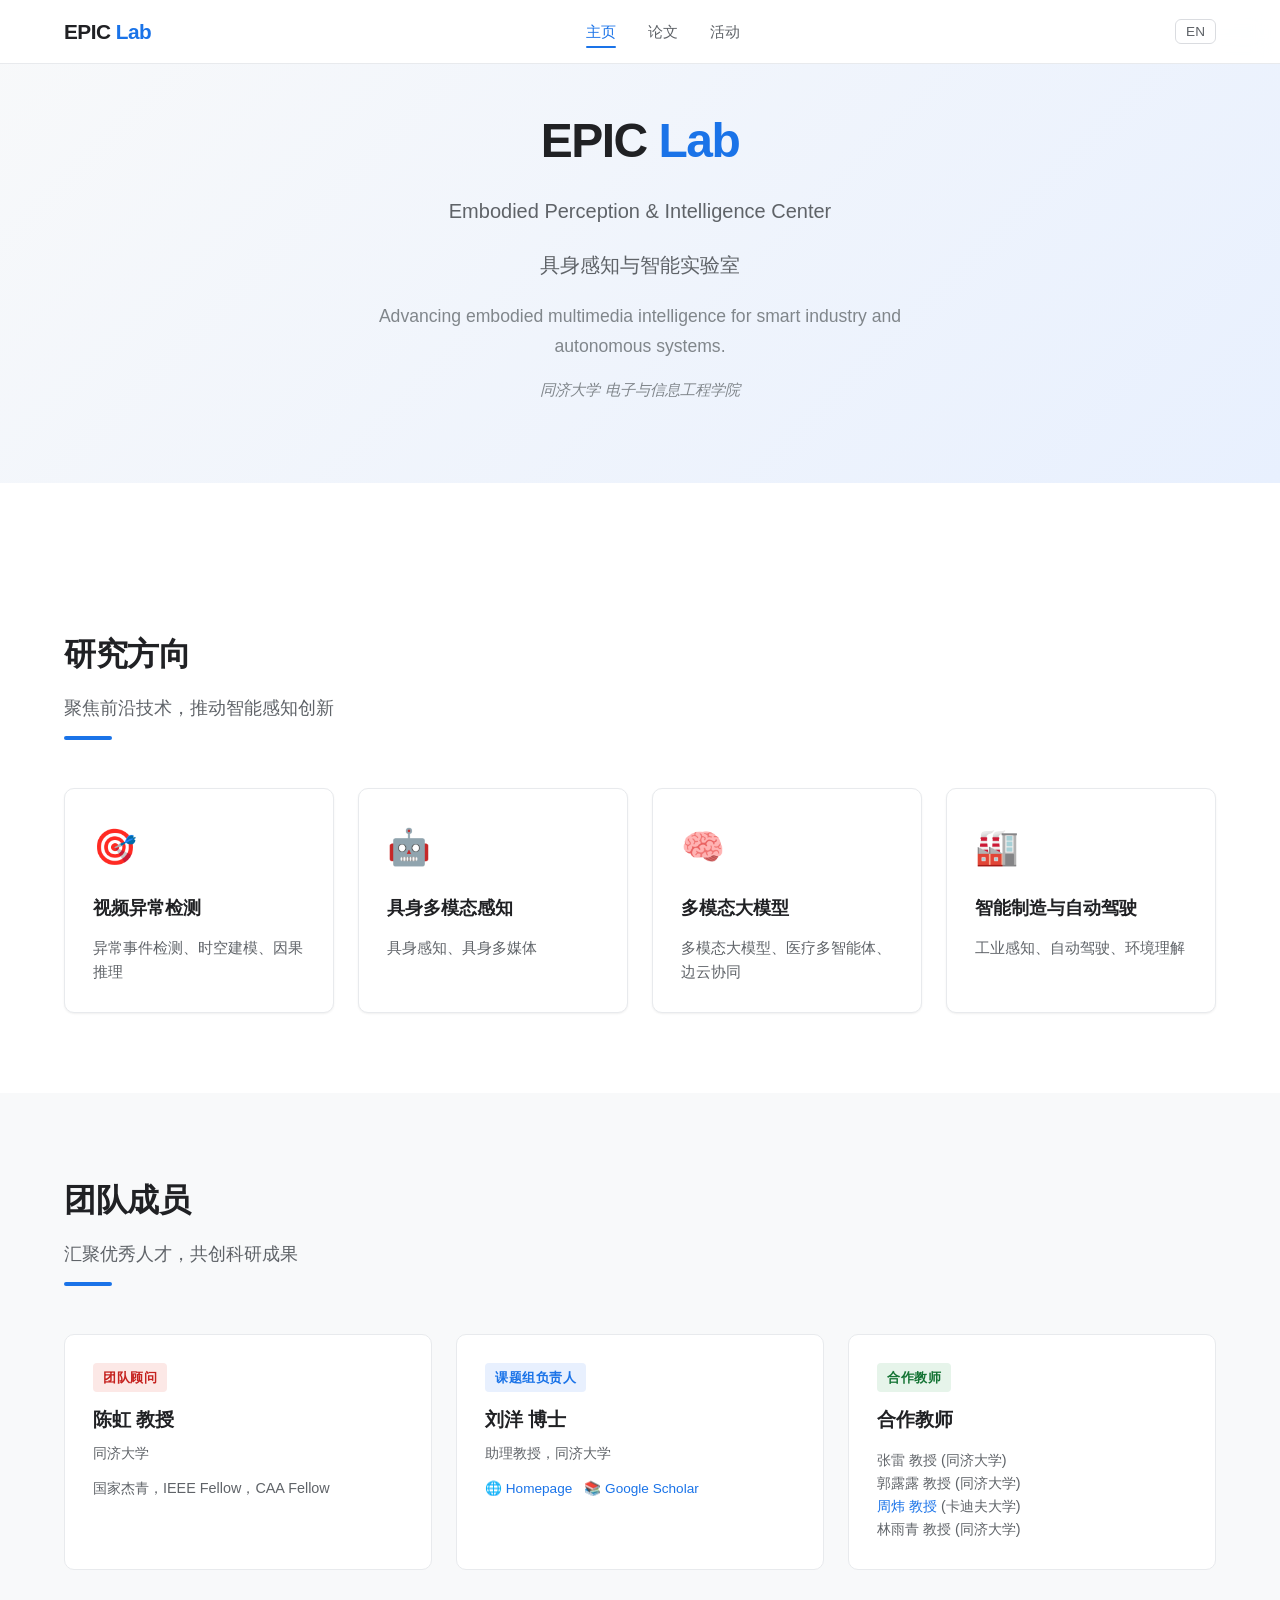
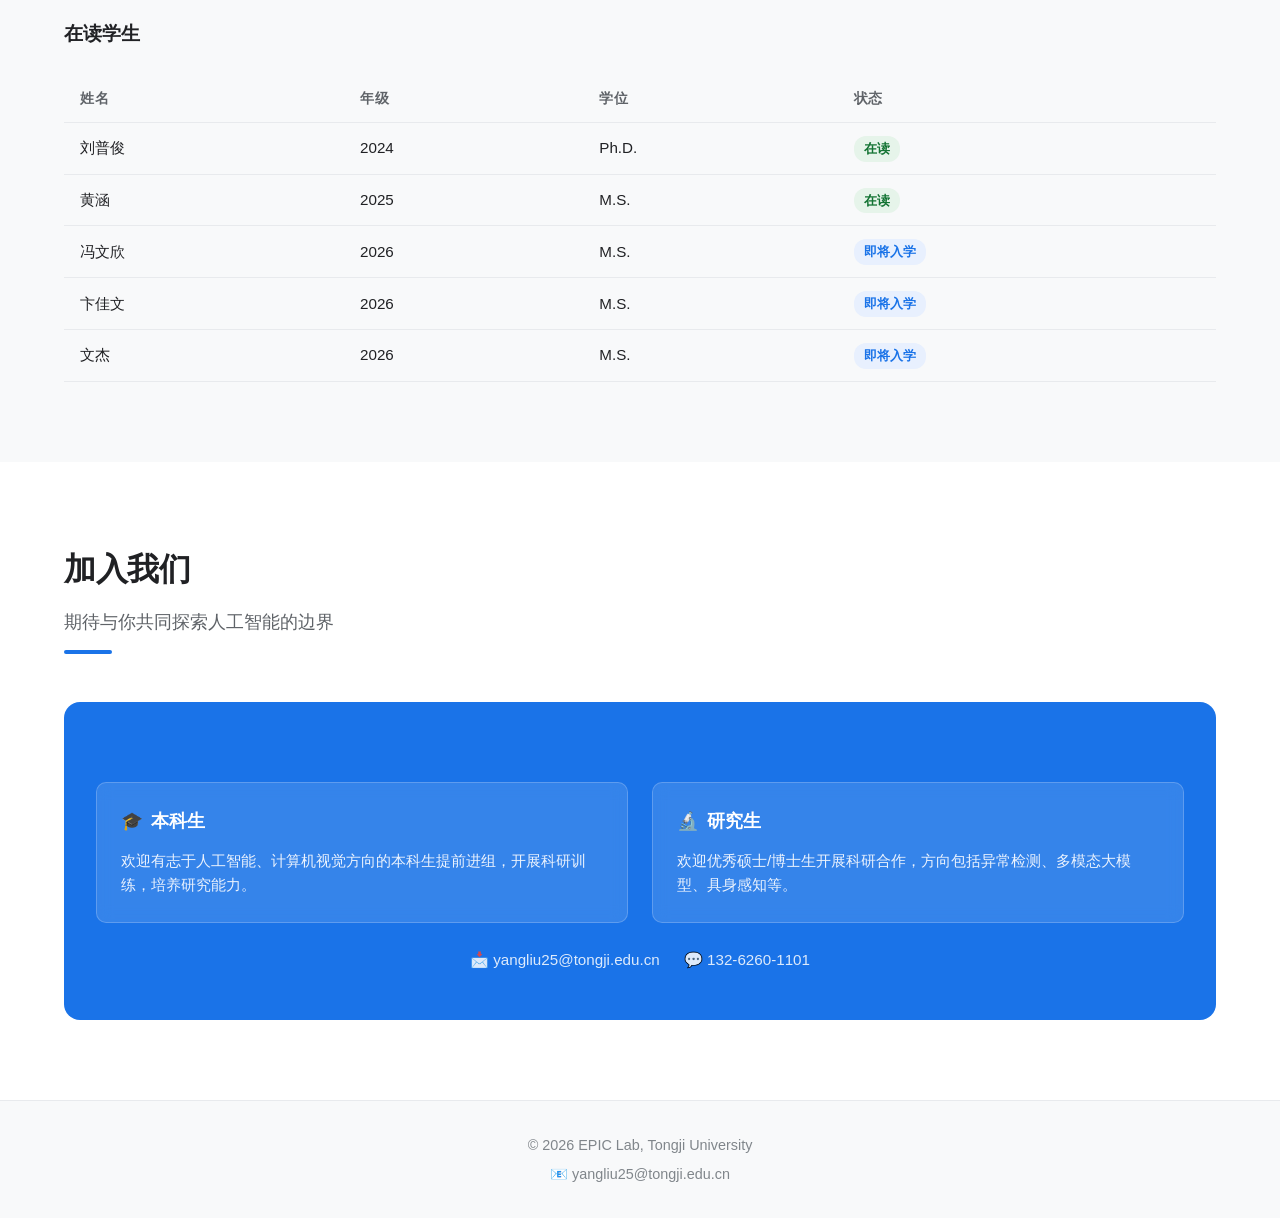
==== index.html @ 9ec8c422 "Update index.html: static bib rendering + Chinese names" ====
<!DOCTYPE html>
<html lang="zh">
<head>
  <meta charset="UTF-8">
  <meta name="viewport" content="width=device-width, initial-scale=1.0">
  <title>EPIC Lab | Tongji University</title>
  <meta name="description" content="EPIC Lab - Embodied Perception & Intelligence Center, College of Electronics and Information Engineering, Tongji University">
  <link rel="stylesheet" href="css/style.css">
  <link rel="preconnect" href="https://fonts.googleapis.com">
</head>
<body>

  <!-- ==========================================
       Navigation Bar
       ========================================== -->
  <nav class="navbar">
    <div class="navbar-container">
      <a href="index.html" class="navbar-brand">
        EPIC <span class="lab-text">Lab</span>
      </a>
      <div class="navbar-links" id="navbarLinks">
        <a href="index.html" class="nav-link active">
          <span data-lang="zh">主页</span>
          <span data-lang="en" class="hidden">Home</span>
        </a>
        <a href="publications.html" class="nav-link">
          <span data-lang="zh">论文</span>
          <span data-lang="en" class="hidden">Publications</span>
        </a>
        <a href="activities.html" class="nav-link">
          <span data-lang="zh">活动</span>
          <span data-lang="en" class="hidden">Activities</span>
        </a>
      </div>
      <div style="display:flex;align-items:center;gap:12px;">
        <button class="lang-switch" id="langSwitch" title="Switch Language">EN</button>
        <button class="mobile-menu-btn" id="mobileMenuBtn" aria-label="Menu">
          <svg width="24" height="24" viewBox="0 0 24 24" fill="none" stroke="currentColor" stroke-width="2">
            <line x1="3" y1="12" x2="21" y2="12"/><line x1="3" y1="6" x2="21" y2="6"/><line x1="3" y1="18" x2="21" y2="18"/>
          </svg>
        </button>
      </div>
    </div>
  </nav>

  <!-- ==========================================
       Hero Section
       ========================================== -->
  <header class="hero">
    <div class="hero-content">
      <h1 class="hero-title">EPIC <span class="lab-highlight">Lab</span></h1>
      <p class="hero-subtitle">Embodied Perception &amp; Intelligence Center</p>
      <p class="hero-subtitle zh-only" data-lang="zh">具身感知与智能实验室</p>
      <p class="hero-description">
        <span data-lang="zh">Advancing embodied multimedia intelligence for smart industry and autonomous systems.</span>
        <span data-lang="en" class="hidden">Advancing embodied multimedia intelligence for smart industry and autonomous systems.</span>
      </p>
      <p class="hero-affiliation">
        <span data-lang="zh">同济大学 电子与信息工程学院</span>
        <span data-lang="en" class="hidden">College of Electronics and Information Engineering, Tongji University</span>
      </p>
    </div>
  </header>

  <main class="main-content">

    <!-- ==========================================
         Research Areas
         ========================================== -->
    <section class="section" id="research">
      <div class="section-header">
        <h2 class="section-title">
          <span data-lang="zh">研究方向</span>
          <span data-lang="en" class="hidden">Research Areas</span>
        </h2>
        <p class="section-subtitle">
          <span data-lang="zh">聚焦前沿技术，推动智能感知创新</span>
          <span data-lang="en" class="hidden">Focusing on cutting-edge technologies and intelligent perception innovation</span>
        </p>
        <div class="section-divider"></div>
      </div>
      <div class="card-grid">
        <div class="card">
          <div class="card-icon">🎯</div>
          <h3 class="card-title">
            <span data-lang="zh">视频异常检测</span>
            <span data-lang="en" class="hidden">Video Anomaly Detection</span>
          </h3>
          <p class="card-text">
            <span data-lang="zh">异常事件检测、时空建模、因果推理</span>
            <span data-lang="en" class="hidden">Anomalous event detection, spatio-temporal modeling, causal reasoning</span>
          </p>
        </div>
        <div class="card">
          <div class="card-icon">🤖</div>
          <h3 class="card-title">
            <span data-lang="zh">具身多模态感知</span>
            <span data-lang="en" class="hidden">Embodied Multimodal Perception</span>
          </h3>
          <p class="card-text">
            <span data-lang="zh">具身感知、具身多媒体</span>
            <span data-lang="en" class="hidden">Embodied perception, embodied multimedia</span>
          </p>
        </div>
        <div class="card">
          <div class="card-icon">🧠</div>
          <h3 class="card-title">
            <span data-lang="zh">多模态大模型</span>
            <span data-lang="en" class="hidden">Multimodal Large Models</span>
          </h3>
          <p class="card-text">
            <span data-lang="zh">多模态大模型、医疗多智能体、边云协同</span>
            <span data-lang="en" class="hidden">Multimodal LLMs, medical multi-agents, edge-cloud collaboration</span>
          </p>
        </div>
        <div class="card">
          <div class="card-icon">🏭</div>
          <h3 class="card-title">
            <span data-lang="zh">智能制造与自动驾驶</span>
            <span data-lang="en" class="hidden">Smart Industry &amp; Autonomous Driving</span>
          </h3>
          <p class="card-text">
            <span data-lang="zh">工业感知、自动驾驶、环境理解</span>
            <span data-lang="en" class="hidden">Industrial perception, autonomous driving, scene understanding</span>
          </p>
        </div>
      </div>
    </section>

    <!-- ==========================================
         Team Section
         ========================================== -->
    <section id="team" style="background:var(--bg-light);">
      <div class="section">
        <div class="section-header">
          <h2 class="section-title">
            <span data-lang="zh">团队成员</span>
            <span data-lang="en" class="hidden">Team</span>
          </h2>
          <p class="section-subtitle">
            <span data-lang="zh">汇聚优秀人才，共创科研成果</span>
            <span data-lang="en" class="hidden">Talented researchers working together</span>
          </p>
          <div class="section-divider"></div>
        </div>

        <div class="team-grid">
          <!-- Team Leader -->
          <div class="team-card">
            <span class="team-role leader">
              <span data-lang="zh">团队顾问</span>
              <span data-lang="en" class="hidden">Advisor</span>
            </span>
            <h3 class="team-name">
              <span data-lang="zh">陈虹 教授</span>
              <span data-lang="en" class="hidden">Prof. Hong Chen</span>
            </h3>
            <p class="team-affiliation">
              <span data-lang="zh">同济大学</span>
              <span data-lang="en" class="hidden">Tongji University</span>
            </p>
            <p class="team-bio">
              <span data-lang="zh">国家杰青，IEEE Fellow，CAA Fellow</span>
              <span data-lang="en" class="hidden">National Science Fund for Distinguished Young Scholars, IEEE Fellow, CAA Fellow</span>
            </p>
          </div>

          <!-- PI -->
          <div class="team-card">
            <span class="team-role pi">
              <span data-lang="zh">课题组负责人</span>
              <span data-lang="en" class="hidden">Principal Investigator</span>
            </span>
            <h3 class="team-name">
              <span data-lang="zh">刘洋 博士</span>
              <span data-lang="en" class="hidden">Dr. Yang Liu</span>
            </h3>
            <p class="team-affiliation">
              <span data-lang="zh">助理教授，同济大学</span>
              <span data-lang="en" class="hidden">Assistant Professor, Tongji University</span>
            </p>
            <div class="team-links">
              <a class="team-link" href="https://yangliu.site/" target="_blank" rel="noopener">🌐 Homepage</a>
              <a class="team-link" href="https://scholar.google.com/citations?user=kA7yH9QAAAAJ" target="_blank" rel="noopener">📚 Google Scholar</a>
            </div>
          </div>

          <!-- Collaborators -->
          <div class="team-card">
            <span class="team-role collaborator">
              <span data-lang="zh">合作教师</span>
              <span data-lang="en" class="hidden">Collaborators</span>
            </span>
            <h3 class="team-name" style="margin-bottom:12px;">
              <span data-lang="zh">合作教师</span>
              <span data-lang="en" class="hidden">Collaborators</span>
            </h3>
            <p class="team-bio">
              <span data-lang="zh">
                张雷 教授 (同济大学)<br>
                郭露露 教授 (同济大学)<br>
                <a href="https://weizhou-geek.github.io/" target="_blank" rel="noopener">周炜 教授</a> (卡迪夫大学)<br>
                林雨青 教授 (同济大学)
              </span>
              <span data-lang="en" class="hidden">
                Prof. Lei Zhang (Tongji University)<br>
                Prof. Lulu Guo (Tongji University)<br>
                <a href="https://weizhou-geek.github.io/" target="_blank" rel="noopener">Prof. Wei Zhou</a> (Cardiff University)<br>
                Prof. Yuqing Lin (Tongji University)
              </span>
            </p>
          </div>
        </div>

        <!-- Students Table -->
        <div style="margin-top:48px;">
          <h3 style="font-size:1.2rem;font-weight:700;margin-bottom:16px;">
            <span data-lang="zh">在读学生</span>
            <span data-lang="en" class="hidden">Students</span>
          </h3>
          <div class="students-table-wrapper">
            <table class="students-table">
              <thead>
                <tr data-lang="zh">
                  <th>姓名</th>
                  <th>年级</th>
                  <th>学位</th>
                  <th>状态</th>
                </tr>
                <tr data-lang="en" class="hidden">
                  <th>Name</th>
                  <th>Year</th>
                  <th>Degree</th>
                  <th>Status</th>
                </tr>
              </thead>
              <tbody>
                <tr>
                  <td>
                    <span data-lang="zh">刘普俊</span>
                    <span data-lang="en" class="hidden">Pujun Liu</span>
                  </td>
                  <td>2024</td>
                  <td>Ph.D.</td>
                  <td>
                    <span class="status-badge status-active" data-lang="zh">在读</span>
                    <span class="status-badge status-active hidden" data-lang="en">Active</span>
                  </td>
                </tr>
                <tr>
                  <td>
                    <span data-lang="zh">黄涵</span>
                    <span data-lang="en" class="hidden">Han Huang</span>
                  </td>
                  <td>2025</td>
                  <td>M.S.</td>
                  <td>
                    <span class="status-badge status-active" data-lang="zh">在读</span>
                    <span class="status-badge status-active hidden" data-lang="en">Active</span>
                  </td>
                </tr>
                <tr>
                  <td>
                    <span data-lang="zh">冯文欣</span>
                    <span data-lang="en" class="hidden">Wenxin Feng</span>
                  </td>
                  <td>2026</td>
                  <td>M.S.</td>
                  <td>
                    <span class="status-badge status-upcoming" data-lang="zh">即将入学</span>
                    <span class="status-badge status-upcoming hidden" data-lang="en">Upcoming</span>
                  </td>
                </tr>
                <tr>
                  <td>
                    <span data-lang="zh">卞佳文</span>
                    <span data-lang="en" class="hidden">Jiale Bian</span>
                  </td>
                  <td>2026</td>
                  <td>M.S.</td>
                  <td>
                    <span class="status-badge status-upcoming" data-lang="zh">即将入学</span>
                    <span class="status-badge status-upcoming hidden" data-lang="en">Upcoming</span>
                  </td>
                </tr>
                <tr>
                  <td>
                    <span data-lang="zh">文杰</span>
                    <span data-lang="en" class="hidden">Jie Wen</span>
                  </td>
                  <td>2026</td>
                  <td>M.S.</td>
                  <td>
                    <span class="status-badge status-upcoming" data-lang="zh">即将入学</span>
                    <span class="status-badge status-upcoming hidden" data-lang="en">Upcoming</span>
                  </td>
                </tr>
              </tbody>
            </table>
          </div>
        </div>
      </div>
    </section>

    <!-- ==========================================
         Join Us Section
         ========================================== -->
    <section class="section" id="join">
      <div class="section-header">
        <h2 class="section-title">
          <span data-lang="zh">加入我们</span>
          <span data-lang="en" class="hidden">Join Us</span>
        </h2>
        <p class="section-subtitle">
          <span data-lang="zh">期待与你共同探索人工智能的边界</span>
          <span data-lang="en" class="hidden">Explore the frontiers of AI with us</span>
        </p>
        <div class="section-divider"></div>
      </div>
      <div class="cta-section">
        <div class="cta-grid">
          <div class="cta-card">
            <h3>🎓
              <span data-lang="zh">本科生</span>
              <span data-lang="en" class="hidden">Undergraduates</span>
            </h3>
            <p>
              <span data-lang="zh">欢迎有志于人工智能、计算机视觉方向的本科生提前进组，开展科研训练，培养研究能力。</span>
              <span data-lang="en" class="hidden">Undergraduate students interested in AI and computer vision are welcome to join early for research training.</span>
            </p>
          </div>
          <div class="cta-card">
            <h3>🔬
              <span data-lang="zh">研究生</span>
              <span data-lang="en" class="hidden">Graduate Students</span>
            </h3>
            <p>
              <span data-lang="zh">欢迎优秀硕士/博士生开展科研合作，方向包括异常检测、多模态大模型、具身感知等。</span>
              <span data-lang="en" class="hidden">Outstanding M.S./Ph.D. students are welcome to collaborate on anomaly detection, multimodal LLMs, embodied perception, etc.</span>
            </p>
          </div>
        </div>
        <div class="cta-contact">
          <span>📩 yangliu25@tongji.edu.cn</span>
          <span>💬 132-6260-1101</span>
        </div>
      </div>
    </section>

  </main>

  <!-- ==========================================
       Footer
       ========================================== -->
  <footer class="footer">
    <p>© 2026 EPIC Lab, Tongji University</p>
    <p style="margin-top:4px;">📧 yangliu25@tongji.edu.cn</p>
  </footer>

  <script src="js/main.js"></script>
</body>
</html>
---- css/style.css ----
/* ==========================================
   EPIC Lab - Global Styles
   ========================================== */

/* Reset & Base */
*, *::before, *::after {
  margin: 0;
  padding: 0;
  box-sizing: border-box;
}

:root {
  --primary-blue: #1a73e8;
  --primary-blue-dark: #1557b0;
  --primary-blue-light: #e8f0fe;
  --text-primary: #202124;
  --text-secondary: #5f6368;
  --text-muted: #80868b;
  --bg-white: #ffffff;
  --bg-light: #f8f9fa;
  --bg-card: #ffffff;
  --border-color: #dadce0;
  --border-light: #e8eaed;
  --shadow-sm: 0 1px 2px 0 rgba(60, 64, 67, 0.08);
  --shadow-md: 0 2px 6px 2px rgba(60, 64, 67, 0.12);
  --shadow-lg: 0 4px 12px 4px rgba(60, 64, 67, 0.15);
  --radius-sm: 6px;
  --radius-md: 10px;
  --radius-lg: 16px;
  --transition: all 0.3s cubic-bezier(0.4, 0, 0.2, 1);
  --max-width: 1200px;
  --nav-height: 64px;
}

html {
  scroll-behavior: smooth;
  -webkit-font-smoothing: antialiased;
  -moz-osx-font-smoothing: grayscale;
}

body {
  font-family: -apple-system, BlinkMacSystemFont, 'Segoe UI', 'PingFang SC', 'Hiragino Sans GB', 'Microsoft YaHei', 'Helvetica Neue', Helvetica, Arial, sans-serif;
  font-size: 16px;
  line-height: 1.7;
  color: var(--text-primary);
  background-color: var(--bg-white);
}

a {
  color: var(--primary-blue);
  text-decoration: none;
  transition: var(--transition);
}

a:hover {
  color: var(--primary-blue-dark);
  text-decoration: underline;
}

/* ==========================================
   Navigation Bar
   ========================================== */
.navbar {
  position: fixed;
  top: 0;
  left: 0;
  right: 0;
  height: var(--nav-height);
  background: rgba(255, 255, 255, 0.96);
  backdrop-filter: saturate(180%) blur(12px);
  -webkit-backdrop-filter: saturate(180%) blur(12px);
  border-bottom: 1px solid var(--border-light);
  z-index: 1000;
  transition: var(--transition);
}

.navbar-container {
  max-width: var(--max-width);
  margin: 0 auto;
  padding: 0 24px;
  height: 100%;
  display: flex;
  align-items: center;
  justify-content: space-between;
}

.navbar-brand {
  font-size: 1.3rem;
  font-weight: 700;
  color: var(--text-primary);
  letter-spacing: -0.5px;
}

.navbar-brand:hover {
  text-decoration: none;
  color: var(--primary-blue);
}

.navbar-brand .lab-text {
  color: var(--primary-blue);
  font-weight: 800;
}

.navbar-links {
  display: flex;
  align-items: center;
  gap: 32px;
}

.nav-link {
  font-size: 0.95rem;
  font-weight: 500;
  color: var(--text-secondary);
  position: relative;
  padding: 4px 0;
}

.nav-link::after {
  content: '';
  position: absolute;
  bottom: 0;
  left: 0;
  width: 0;
  height: 2px;
  background: var(--primary-blue);
  transition: var(--transition);
  border-radius: 1px;
}

.nav-link:hover,
.nav-link.active {
  color: var(--primary-blue);
  text-decoration: none;
}

.nav-link:hover::after,
.nav-link.active::after {
  width: 100%;
}

.lang-switch {
  display: flex;
  align-items: center;
  gap: 6px;
  font-size: 0.85rem;
  font-weight: 500;
  color: var(--text-secondary);
  cursor: pointer;
  padding: 4px 10px;
  border-radius: var(--radius-sm);
  border: 1px solid var(--border-color);
  background: transparent;
  transition: var(--transition);
}

.lang-switch:hover {
  border-color: var(--primary-blue);
  color: var(--primary-blue);
}

.mobile-menu-btn {
  display: none;
  background: none;
  border: none;
  cursor: pointer;
  padding: 8px;
  color: var(--text-secondary);
}

/* ==========================================
   Main Content Layout
   ========================================== */
.main-content {
  padding-top: var(--nav-height);
  min-height: 100vh;
}

.section {
  padding: 80px 24px;
  max-width: var(--max-width);
  margin: 0 auto;
}

.section-header {
  margin-bottom: 48px;
}

.section-title {
  font-size: 2rem;
  font-weight: 700;
  color: var(--text-primary);
  margin-bottom: 12px;
  letter-spacing: -0.5px;
}

.section-subtitle {
  font-size: 1.1rem;
  color: var(--text-secondary);
}

.section-divider {
  width: 48px;
  height: 4px;
  background: var(--primary-blue);
  border-radius: 2px;
  margin-top: 12px;
}

/* ==========================================
   Hero Section
   ========================================== */
.hero {
  background: linear-gradient(135deg, #f8f9fa 0%, #e8f0fe 100%);
  padding: 100px 24px 80px;
  text-align: center;
}

.hero-content {
  max-width: 800px;
  margin: 0 auto;
}

.hero-title {
  font-size: 3rem;
  font-weight: 800;
  color: var(--text-primary);
  letter-spacing: -1.5px;
  margin-bottom: 12px;
}

.hero-title .lab-highlight {
  color: var(--primary-blue);
}

.hero-subtitle {
  font-size: 1.25rem;
  font-weight: 500;
  color: var(--text-secondary);
  margin-bottom: 20px;
}

.hero-description {
  font-size: 1.1rem;
  color: var(--text-muted);
  margin-bottom: 16px;
  max-width: 600px;
  margin-left: auto;
  margin-right: auto;
}

.hero-affiliation {
  font-size: 0.95rem;
  color: var(--text-muted);
  font-style: italic;
}

/* ==========================================
   Cards
   ========================================== */
.card-grid {
  display: grid;
  grid-template-columns: repeat(auto-fit, minmax(260px, 1fr));
  gap: 24px;
}

.card {
  background: var(--bg-card);
  border: 1px solid var(--border-light);
  border-radius: var(--radius-md);
  padding: 28px;
  transition: var(--transition);
  box-shadow: var(--shadow-sm);
}

.card:hover {
  box-shadow: var(--shadow-lg);
  transform: translateY(-4px);
  border-color: var(--primary-blue-light);
}

.card-icon {
  font-size: 2.2rem;
  margin-bottom: 16px;
}

.card-title {
  font-size: 1.15rem;
  font-weight: 700;
  color: var(--text-primary);
  margin-bottom: 12px;
}

.card-text {
  font-size: 0.95rem;
  color: var(--text-secondary);
  line-height: 1.6;
}

/* ==========================================
   Team Section
   ========================================== */
.team-grid {
  display: grid;
  grid-template-columns: repeat(auto-fit, minmax(280px, 1fr));
  gap: 24px;
}

.team-card {
  background: var(--bg-card);
  border: 1px solid var(--border-light);
  border-radius: var(--radius-md);
  padding: 28px;
  transition: var(--transition);
}

.team-card:hover {
  box-shadow: var(--shadow-md);
  border-color: var(--primary-blue-light);
}

.team-role {
  display: inline-block;
  font-size: 0.8rem;
  font-weight: 600;
  text-transform: uppercase;
  letter-spacing: 0.5px;
  padding: 4px 10px;
  border-radius: 4px;
  margin-bottom: 12px;
}

.team-role.leader {
  background: #fce8e6;
  color: #c5221f;
}

.team-role.pi {
  background: var(--primary-blue-light);
  color: var(--primary-blue);
}

.team-role.collaborator {
  background: #e6f4ea;
  color: #137333;
}

.team-role.student {
  background: #fef3e8;
  color: #b06000;
}

.team-name {
  font-size: 1.2rem;
  font-weight: 700;
  color: var(--text-primary);
  margin-bottom: 4px;
}

.team-affiliation {
  font-size: 0.9rem;
  color: var(--text-secondary);
  margin-bottom: 12px;
}

.team-links {
  display: flex;
  flex-wrap: wrap;
  gap: 12px;
}

.team-link {
  font-size: 0.85rem;
  font-weight: 500;
  color: var(--primary-blue);
  display: inline-flex;
  align-items: center;
  gap: 4px;
}

.team-link:hover {
  text-decoration: underline;
}

.team-bio {
  font-size: 0.9rem;
  color: var(--text-secondary);
  margin-top: 8px;
  line-height: 1.6;
}

/* Students Table */
.students-table-wrapper {
  overflow-x: auto;
  margin-top: 24px;
}

.students-table {
  width: 100%;
  border-collapse: collapse;
  font-size: 0.95rem;
}

.students-table th,
.students-table td {
  padding: 12px 16px;
  text-align: left;
  border-bottom: 1px solid var(--border-light);
}

.students-table th {
  font-weight: 600;
  color: var(--text-secondary);
  background: var(--bg-light);
  font-size: 0.85rem;
  text-transform: uppercase;
  letter-spacing: 0.5px;
}

.students-table tbody tr:hover {
  background: var(--bg-light);
}

.status-badge {
  display: inline-block;
  padding: 2px 10px;
  border-radius: 12px;
  font-size: 0.8rem;
  font-weight: 600;
}

.status-active {
  background: #e6f4ea;
  color: #137333;
}

.status-upcoming {
  background: #e8f0fe;
  color: var(--primary-blue);
}

/* ==========================================
   Join Us / CTA Section
   ========================================== */
.cta-section {
  background: var(--primary-blue);
  border-radius: var(--radius-lg);
  padding: 48px 32px;
  color: white;
  text-align: center;
}

.cta-section .section-title {
  color: white;
}

.cta-section .section-subtitle {
  color: rgba(255, 255, 255, 0.85);
}

.cta-grid {
  display: grid;
  grid-template-columns: repeat(auto-fit, minmax(260px, 1fr));
  gap: 24px;
  margin-top: 32px;
  text-align: left;
}

.cta-card {
  background: rgba(255, 255, 255, 0.12);
  backdrop-filter: blur(8px);
  border: 1px solid rgba(255, 255, 255, 0.2);
  border-radius: var(--radius-md);
  padding: 24px;
  transition: var(--transition);
}

.cta-card:hover {
  background: rgba(255, 255, 255, 0.2);
  transform: translateY(-2px);
}

.cta-card h3 {
  font-size: 1.1rem;
  font-weight: 700;
  margin-bottom: 12px;
  display: flex;
  align-items: center;
  gap: 8px;
}

.cta-card p {
  font-size: 0.95rem;
  color: rgba(255, 255, 255, 0.9);
  line-height: 1.6;
}

.cta-contact {
  margin-top: 24px;
  font-size: 0.95rem;
  color: rgba(255, 255, 255, 0.85);
  display: flex;
  justify-content: center;
  gap: 24px;
  flex-wrap: wrap;
}

.cta-contact a {
  color: white;
  font-weight: 500;
}

/* ==========================================
   Footer
   ========================================== */
.footer {
  background: var(--bg-light);
  border-top: 1px solid var(--border-light);
  padding: 32px 24px;
  text-align: center;
  color: var(--text-muted);
  font-size: 0.9rem;
}

.footer a {
  color: var(--text-secondary);
}

/* ==========================================
   Publications Page
   ========================================== */
.pub-filters {
  display: flex;
  gap: 12px;
  margin-bottom: 32px;
  flex-wrap: wrap;
}

.filter-btn {
  padding: 8px 18px;
  border: 1px solid var(--border-color);
  background: white;
  border-radius: var(--radius-sm);
  font-size: 0.9rem;
  font-weight: 500;
  color: var(--text-secondary);
  cursor: pointer;
  transition: var(--transition);
}

.filter-btn:hover {
  border-color: var(--primary-blue);
  color: var(--primary-blue);
}

.filter-btn.active {
  background: var(--primary-blue);
  color: white;
  border-color: var(--primary-blue);
}

.pub-list {
  display: flex;
  flex-direction: column;
  gap: 20px;
}

.pub-year-group {
  margin-bottom: 32px;
}

.pub-year-title {
  font-size: 1.5rem;
  font-weight: 700;
  color: var(--text-primary);
  margin-bottom: 20px;
  padding-bottom: 8px;
  border-bottom: 2px solid var(--primary-blue-light);
}

.pub-item {
  background: var(--bg-card);
  border: 1px solid var(--border-light);
  border-radius: var(--radius-md);
  padding: 24px;
  transition: var(--transition);
}

.pub-item:hover {
  box-shadow: var(--shadow-md);
  border-color: var(--primary-blue-light);
}

.pub-text {
  font-size: 0.95rem;
  color: var(--text-primary);
  line-height: 1.7;
  margin-bottom: 12px;
}

.pub-text .author-bold {
  font-weight: 700;
  color: var(--text-primary);
}

.pub-tags {
  display: flex;
  flex-wrap: wrap;
  gap: 8px;
}

.pub-tag {
  font-size: 0.78rem;
  font-weight: 600;
  padding: 3px 10px;
  border-radius: 4px;
  background: var(--primary-blue-light);
  color: var(--primary-blue);
}

.pub-tag.highlight {
  background: #fce8e6;
  color: #c5221f;
}

.pub-tag.ccf {
  background: #e6f4ea;
  color: #137333;
}

.pub-tag.esi {
  background: #fef3e8;
  color: #b06000;
}

/* ==========================================
   Activities Page
   ========================================== */
.activity-group {
  margin-bottom: 48px;
}

.activity-group-title {
  font-size: 1.4rem;
  font-weight: 700;
  color: var(--text-primary);
  margin-bottom: 20px;
  display: flex;
  align-items: center;
  gap: 10px;
}

.activity-group-title .icon {
  font-size: 1.5rem;
}

.activity-list {
  display: flex;
  flex-direction: column;
  gap: 16px;
}

.activity-item {
  background: var(--bg-card);
  border: 1px solid var(--border-light);
  border-radius: var(--radius-md);
  padding: 20px 24px;
  transition: var(--transition);
  display: flex;
  align-items: flex-start;
  gap: 14px;
}

.activity-item:hover {
  box-shadow: var(--shadow-md);
  border-color: var(--primary-blue-light);
}

.activity-icon {
  font-size: 1.3rem;
  flex-shrink: 0;
  margin-top: 2px;
}

.activity-content {
  flex: 1;
}

.activity-title {
  font-size: 1.05rem;
  font-weight: 600;
  color: var(--text-primary);
  margin-bottom: 6px;
}

.activity-detail {
  font-size: 0.9rem;
  color: var(--text-secondary);
  line-height: 1.6;
}

.activity-role {
  font-size: 0.85rem;
  font-weight: 600;
  color: var(--primary-blue);
  margin-top: 6px;
}

/* ==========================================
   Responsive Design
   ========================================== */
@media (max-width: 768px) {
  :root {
    --nav-height: 56px;
  }

  .navbar-links {
    display: none;
  }

  .navbar-links.mobile-open {
    display: flex;
    flex-direction: column;
    position: absolute;
    top: var(--nav-height);
    left: 0;
    right: 0;
    background: rgba(255, 255, 255, 0.98);
    backdrop-filter: blur(12px);
    border-bottom: 1px solid var(--border-light);
    padding: 16px 24px;
    gap: 0;
    box-shadow: var(--shadow-lg);
  }

  .navbar-links.mobile-open .nav-link {
    padding: 12px 0;
    border-bottom: 1px solid var(--border-light);
  }

  .navbar-links.mobile-open .nav-link:last-child {
    border-bottom: none;
  }

  .mobile-menu-btn {
    display: block;
  }

  .hero {
    padding: 80px 20px 60px;
  }

  .hero-title {
    font-size: 2.2rem;
  }

  .hero-subtitle {
    font-size: 1.05rem;
  }

  .section {
    padding: 48px 20px;
  }

  .section-title {
    font-size: 1.6rem;
  }

  .card-grid {
    grid-template-columns: 1fr;
  }

  .team-grid {
    grid-template-columns: 1fr;
  }

  .cta-grid {
    grid-template-columns: 1fr;
  }

  .cta-contact {
    flex-direction: column;
    gap: 8px;
  }

  .pub-filters {
    justify-content: center;
  }

  .students-table-wrapper {
    margin: 0 -20px;
    padding: 0 20px;
  }
}

@media (max-width: 480px) {
  .hero-title {
    font-size: 1.8rem;
  }

  .section-title {
    font-size: 1.4rem;
  }

  .activity-item {
    padding: 16px;
  }
}

/* ==========================================
   Language-specific utilities
   ========================================== */
[lang="zh"] .en-only {
  display: none !important;
}

[lang="en"] .zh-only {
  display: none !important;
}

/* Smooth fade for lang switch */
.lang-content {
  transition: opacity 0.2s ease;
}

/* Hidden by default for JS toggle */
.hidden {
  display: none !important;
}
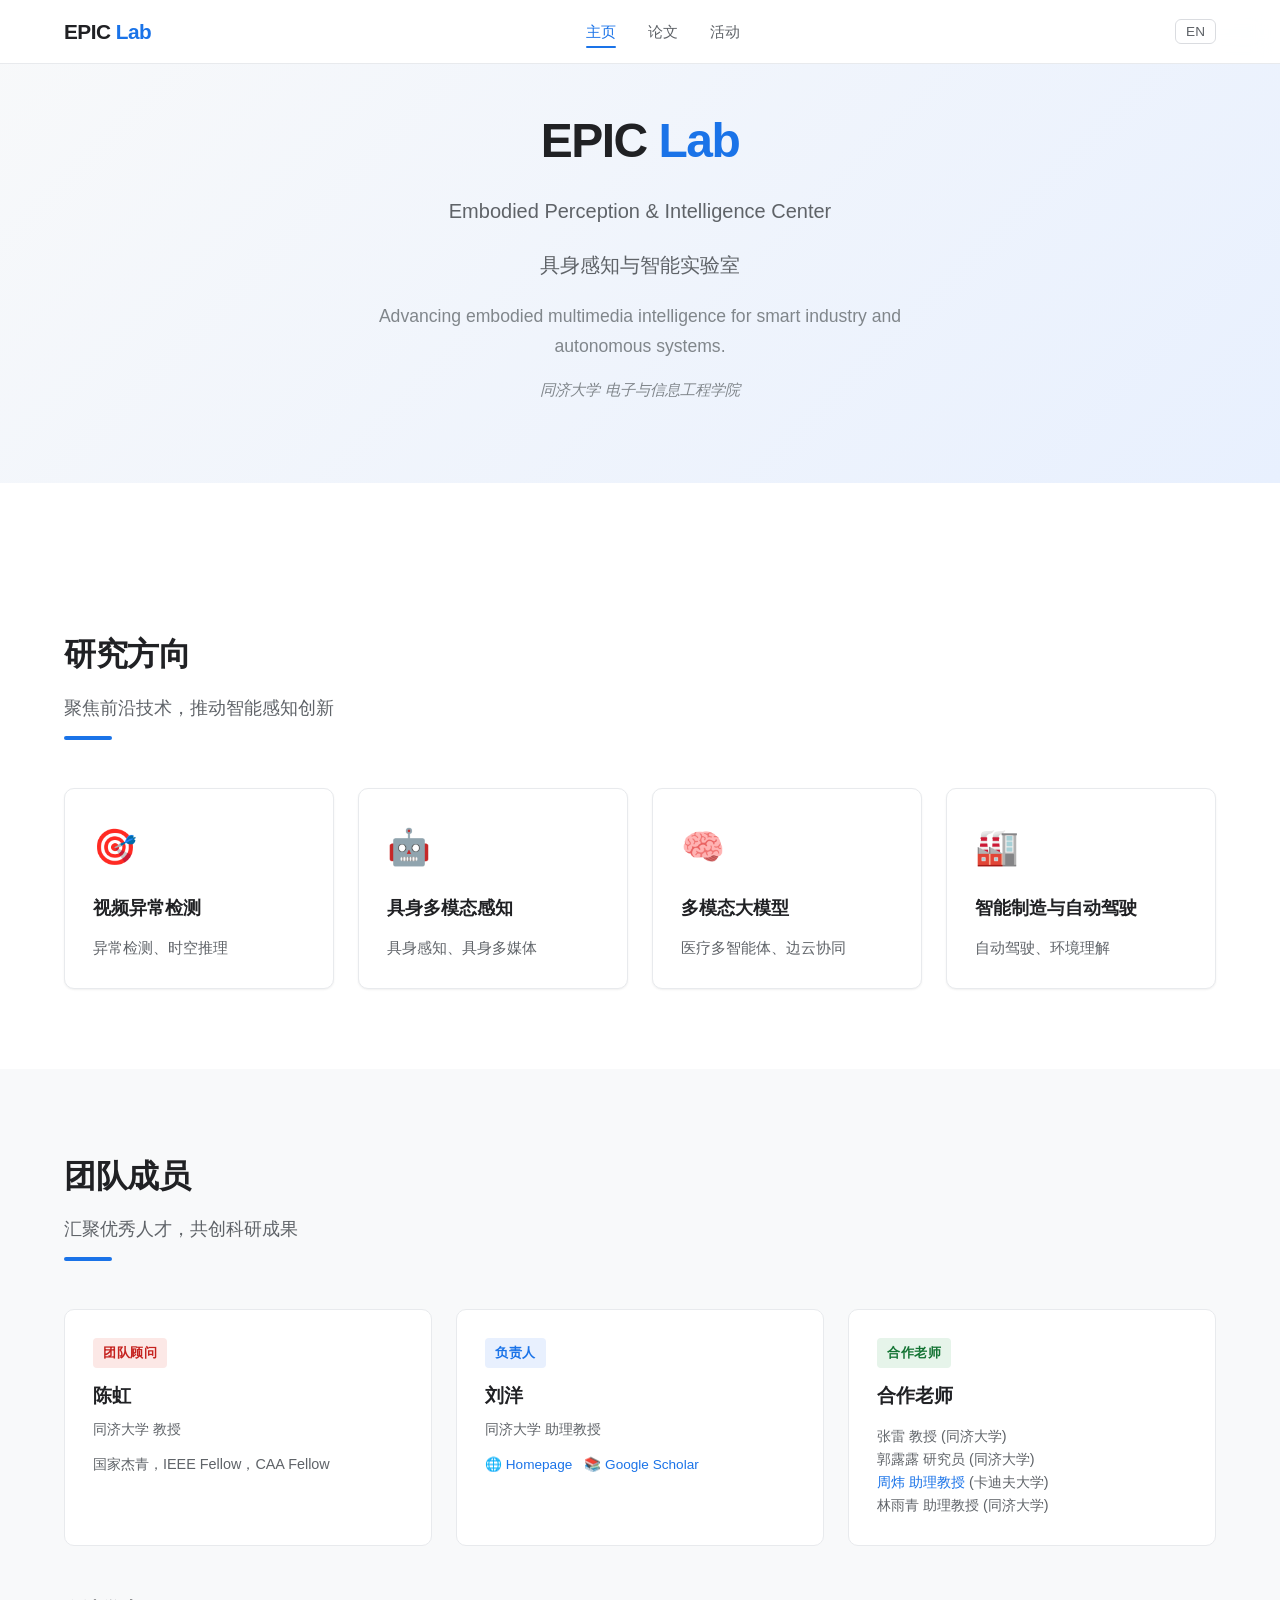
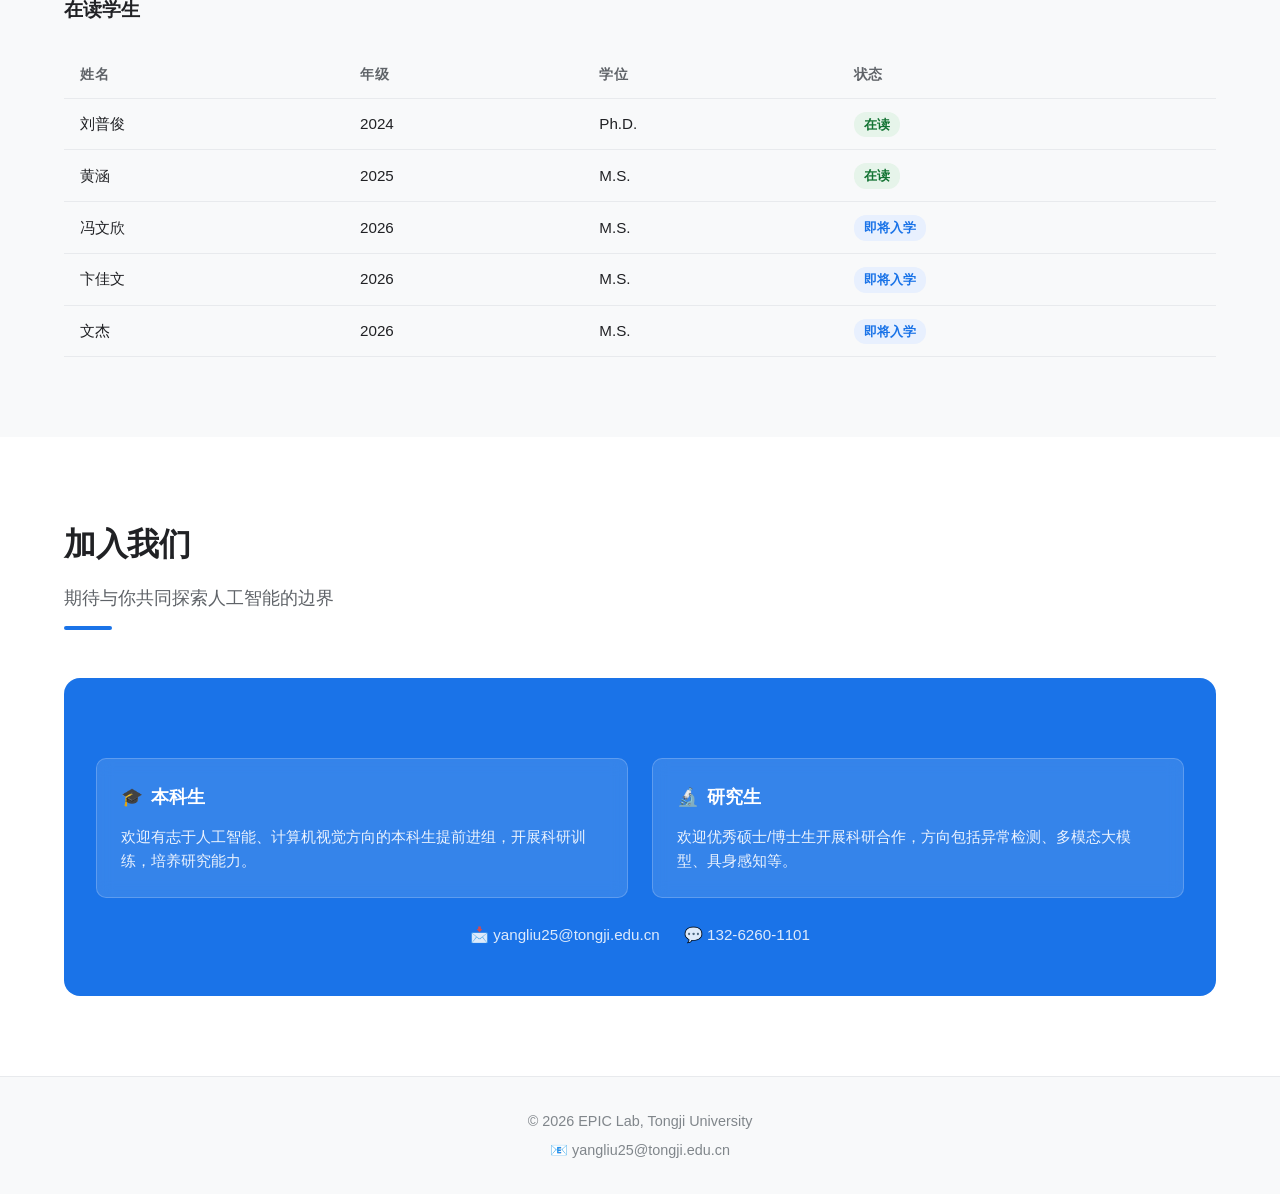
==== commit 896ae797: "Update index.html: refine team info and research descriptions" ====
--- a/index.html
+++ b/index.html
@@ -87,8 +87,8 @@
             <span data-lang="en" class="hidden">Video Anomaly Detection</span>
           </h3>
           <p class="card-text">
-            <span data-lang="zh">异常事件检测、时空建模、因果推理</span>
-            <span data-lang="en" class="hidden">Anomalous event detection, spatio-temporal modeling, causal reasoning</span>
+            <span data-lang="zh">异常检测、时空推理</span>
+            <span data-lang="en" class="hidden">Anomaly detection, spatio-temporal reasoning</span>
           </p>
         </div>
         <div class="card">
@@ -109,8 +109,8 @@
             <span data-lang="en" class="hidden">Multimodal Large Models</span>
           </h3>
           <p class="card-text">
-            <span data-lang="zh">多模态大模型、医疗多智能体、边云协同</span>
-            <span data-lang="en" class="hidden">Multimodal LLMs, medical multi-agents, edge-cloud collaboration</span>
+            <span data-lang="zh">医疗多智能体、边云协同</span>
+            <span data-lang="en" class="hidden">Medical multi-agents, edge-cloud collaboration</span>
           </p>
         </div>
         <div class="card">
@@ -120,8 +120,8 @@
             <span data-lang="en" class="hidden">Smart Industry &amp; Autonomous Driving</span>
           </h3>
           <p class="card-text">
-            <span data-lang="zh">工业感知、自动驾驶、环境理解</span>
-            <span data-lang="en" class="hidden">Industrial perception, autonomous driving, scene understanding</span>
+            <span data-lang="zh">自动驾驶、环境理解</span>
+            <span data-lang="en" class="hidden">Autonomous driving, scene understanding</span>
           </p>
         </div>
       </div>
@@ -152,11 +152,11 @@
               <span data-lang="en" class="hidden">Advisor</span>
             </span>
             <h3 class="team-name">
-              <span data-lang="zh">陈虹 教授</span>
+              <span data-lang="zh">陈虹</span>
               <span data-lang="en" class="hidden">Prof. Hong Chen</span>
             </h3>
             <p class="team-affiliation">
-              <span data-lang="zh">同济大学</span>
+              <span data-lang="zh">同济大学 教授</span>
               <span data-lang="en" class="hidden">Tongji University</span>
             </p>
             <p class="team-bio">
@@ -168,15 +168,15 @@
           <!-- PI -->
           <div class="team-card">
             <span class="team-role pi">
-              <span data-lang="zh">课题组负责人</span>
+              <span data-lang="zh">负责人</span>
               <span data-lang="en" class="hidden">Principal Investigator</span>
             </span>
             <h3 class="team-name">
-              <span data-lang="zh">刘洋 博士</span>
+              <span data-lang="zh">刘洋 </span>
               <span data-lang="en" class="hidden">Dr. Yang Liu</span>
             </h3>
             <p class="team-affiliation">
-              <span data-lang="zh">助理教授，同济大学</span>
+              <span data-lang="zh">同济大学 助理教授</span>
               <span data-lang="en" class="hidden">Assistant Professor, Tongji University</span>
             </p>
             <div class="team-links">
@@ -188,19 +188,19 @@
           <!-- Collaborators -->
           <div class="team-card">
             <span class="team-role collaborator">
-              <span data-lang="zh">合作教师</span>
+              <span data-lang="zh">合作老师</span>
               <span data-lang="en" class="hidden">Collaborators</span>
             </span>
             <h3 class="team-name" style="margin-bottom:12px;">
-              <span data-lang="zh">合作教师</span>
+              <span data-lang="zh">合作老师</span>
               <span data-lang="en" class="hidden">Collaborators</span>
             </h3>
             <p class="team-bio">
               <span data-lang="zh">
                 张雷 教授 (同济大学)<br>
-                郭露露 教授 (同济大学)<br>
-                <a href="https://weizhou-geek.github.io/" target="_blank" rel="noopener">周炜 教授</a> (卡迪夫大学)<br>
-                林雨青 教授 (同济大学)
+                郭露露 研究员 (同济大学)<br>
+                <a href="https://weizhou-geek.github.io/" target="_blank" rel="noopener">周炜 助理教授</a> (卡迪夫大学)<br>
+                林雨青 助理教授 (同济大学)
               </span>
               <span data-lang="en" class="hidden">
                 Prof. Lei Zhang (Tongji University)<br>
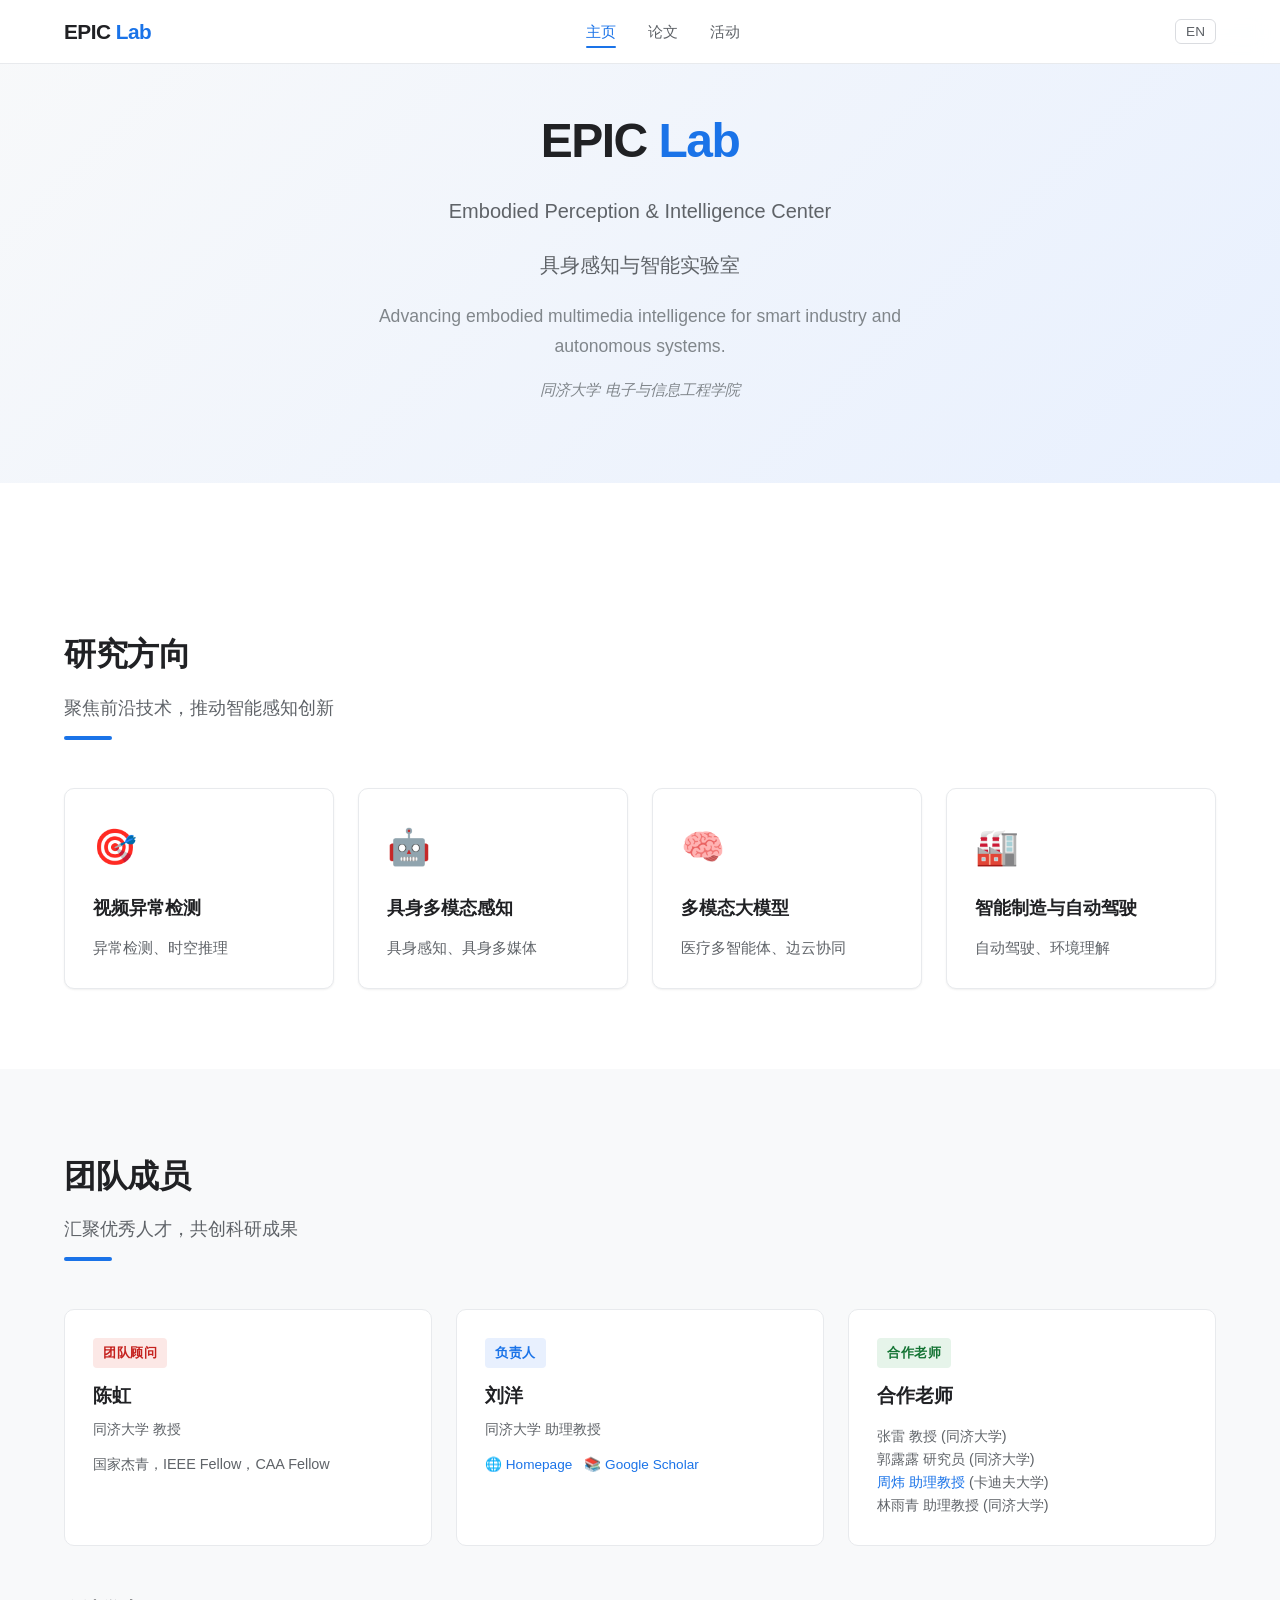
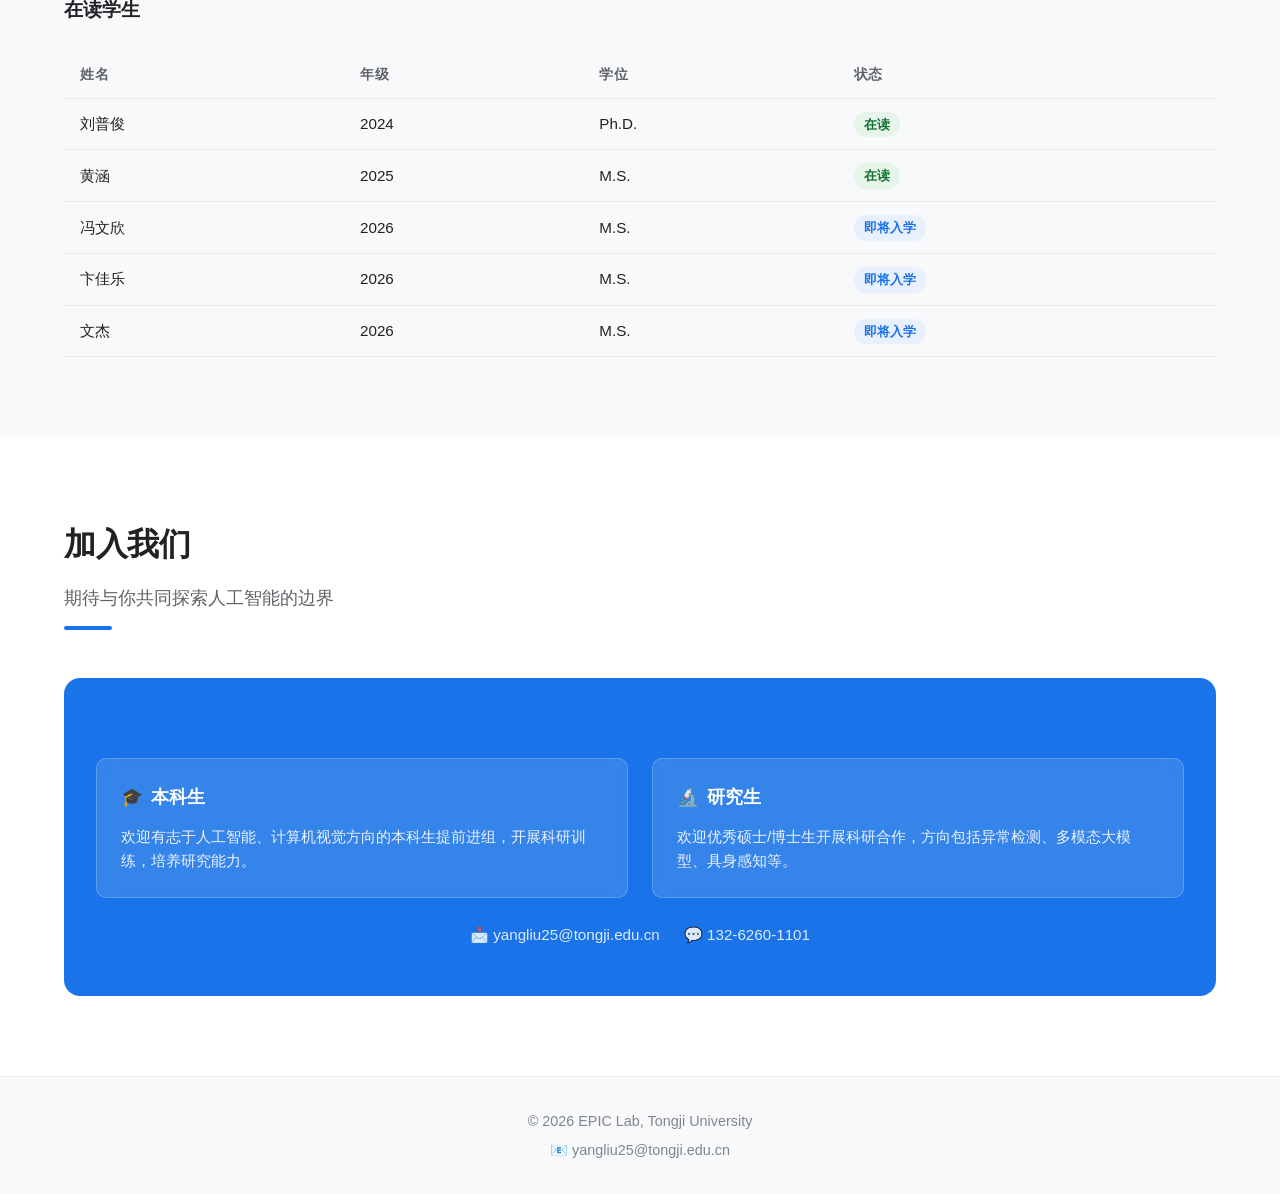
==== commit 06f8a05c: "Fix student name spelling" ====
--- a/index.html
+++ b/index.html
@@ -273,7 +273,7 @@
                 </tr>
                 <tr>
                   <td>
-                    <span data-lang="zh">卞佳文</span>
+                    <span data-lang="zh">卞佳乐</span>
                     <span data-lang="en" class="hidden">Jiale Bian</span>
                   </td>
                   <td>2026</td>
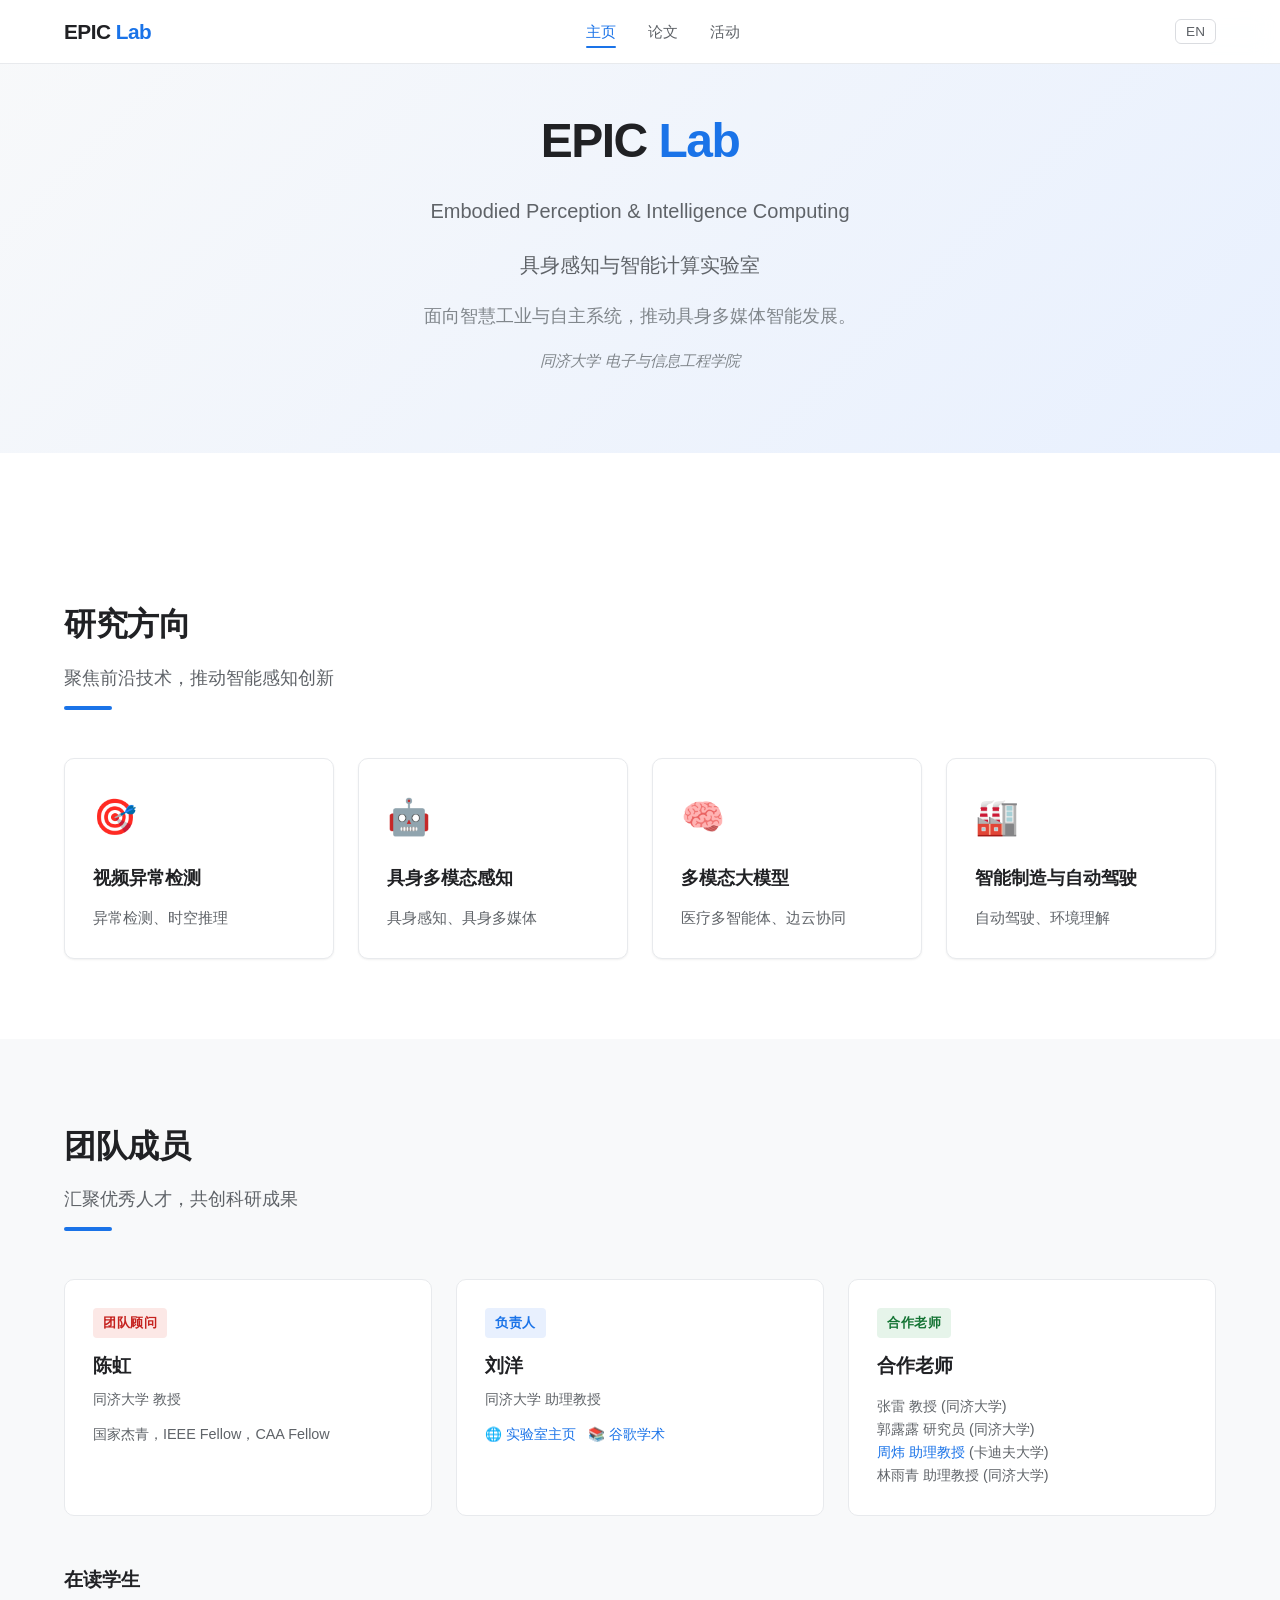
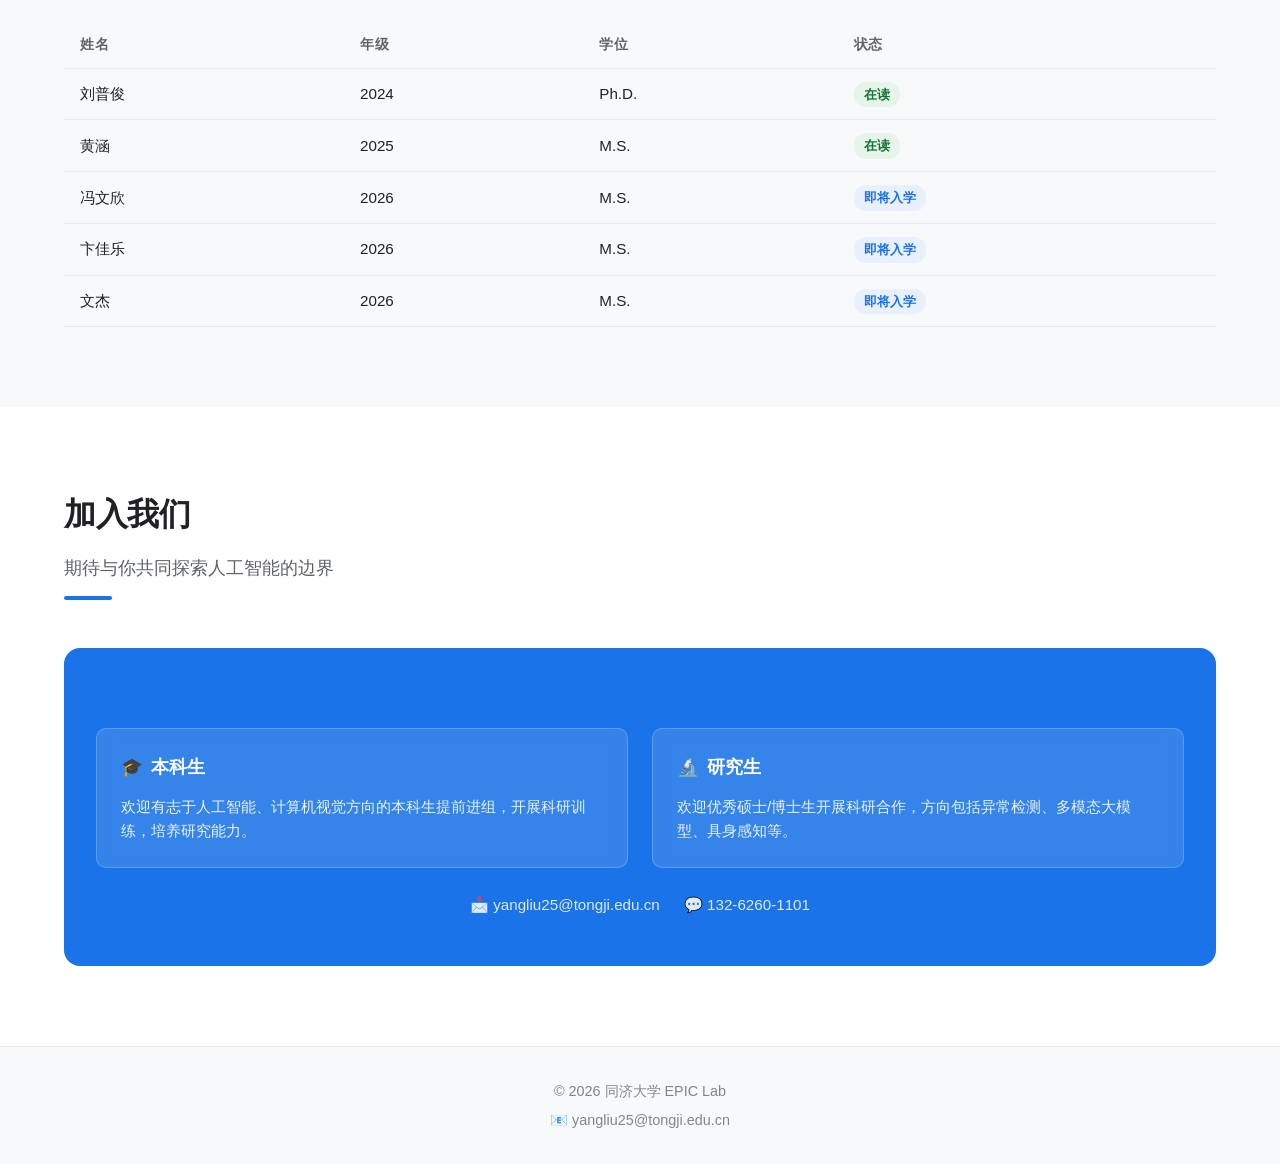
==== commit 299588b5: "Update EPIC naming and publication labels" ====
--- a/index.html
+++ b/index.html
@@ -4,7 +4,7 @@
   <meta charset="UTF-8">
   <meta name="viewport" content="width=device-width, initial-scale=1.0">
   <title>EPIC Lab | Tongji University</title>
-  <meta name="description" content="EPIC Lab - Embodied Perception & Intelligence Center, College of Electronics and Information Engineering, Tongji University">
+  <meta name="description" content="EPIC Lab - Embodied Perception & Intelligence Computing, College of Electronics and Information Engineering, Tongji University">
   <link rel="stylesheet" href="css/style.css">
   <link rel="preconnect" href="https://fonts.googleapis.com">
 </head>
@@ -49,10 +49,10 @@
   <header class="hero">
     <div class="hero-content">
       <h1 class="hero-title">EPIC <span class="lab-highlight">Lab</span></h1>
-      <p class="hero-subtitle">Embodied Perception &amp; Intelligence Center</p>
-      <p class="hero-subtitle zh-only" data-lang="zh">具身感知与智能实验室</p>
+      <p class="hero-subtitle">Embodied Perception &amp; Intelligence Computing</p>
+      <p class="hero-subtitle zh-only" data-lang="zh">具身感知与智能计算实验室</p>
       <p class="hero-description">
-        <span data-lang="zh">Advancing embodied multimedia intelligence for smart industry and autonomous systems.</span>
+        <span data-lang="zh">面向智慧工业与自主系统，推动具身多媒体智能发展。</span>
         <span data-lang="en" class="hidden">Advancing embodied multimedia intelligence for smart industry and autonomous systems.</span>
       </p>
       <p class="hero-affiliation">
@@ -180,8 +180,14 @@
               <span data-lang="en" class="hidden">Assistant Professor, Tongji University</span>
             </p>
             <div class="team-links">
-              <a class="team-link" href="https://yangliu.site/" target="_blank" rel="noopener">🌐 Homepage</a>
-              <a class="team-link" href="https://scholar.google.com/citations?user=kA7yH9QAAAAJ" target="_blank" rel="noopener">📚 Google Scholar</a>
+              <a class="team-link" href="https://yangliu.site/" target="_blank" rel="noopener">
+                <span data-lang="zh">🌐 实验室主页</span>
+                <span data-lang="en" class="hidden">🌐 Homepage</span>
+              </a>
+              <a class="team-link" href="https://scholar.google.com/citations?user=kA7yH9QAAAAJ" target="_blank" rel="noopener">
+                <span data-lang="zh">📚 谷歌学术</span>
+                <span data-lang="en" class="hidden">📚 Google Scholar</span>
+              </a>
             </div>
           </div>
 
@@ -353,7 +359,10 @@
        Footer
        ========================================== -->
   <footer class="footer">
-    <p>© 2026 EPIC Lab, Tongji University</p>
+    <p>
+      <span data-lang="zh">© 2026 同济大学 EPIC Lab</span>
+      <span data-lang="en" class="hidden">© 2026 EPIC Lab, Tongji University</span>
+    </p>
     <p style="margin-top:4px;">📧 yangliu25@tongji.edu.cn</p>
   </footer>
 
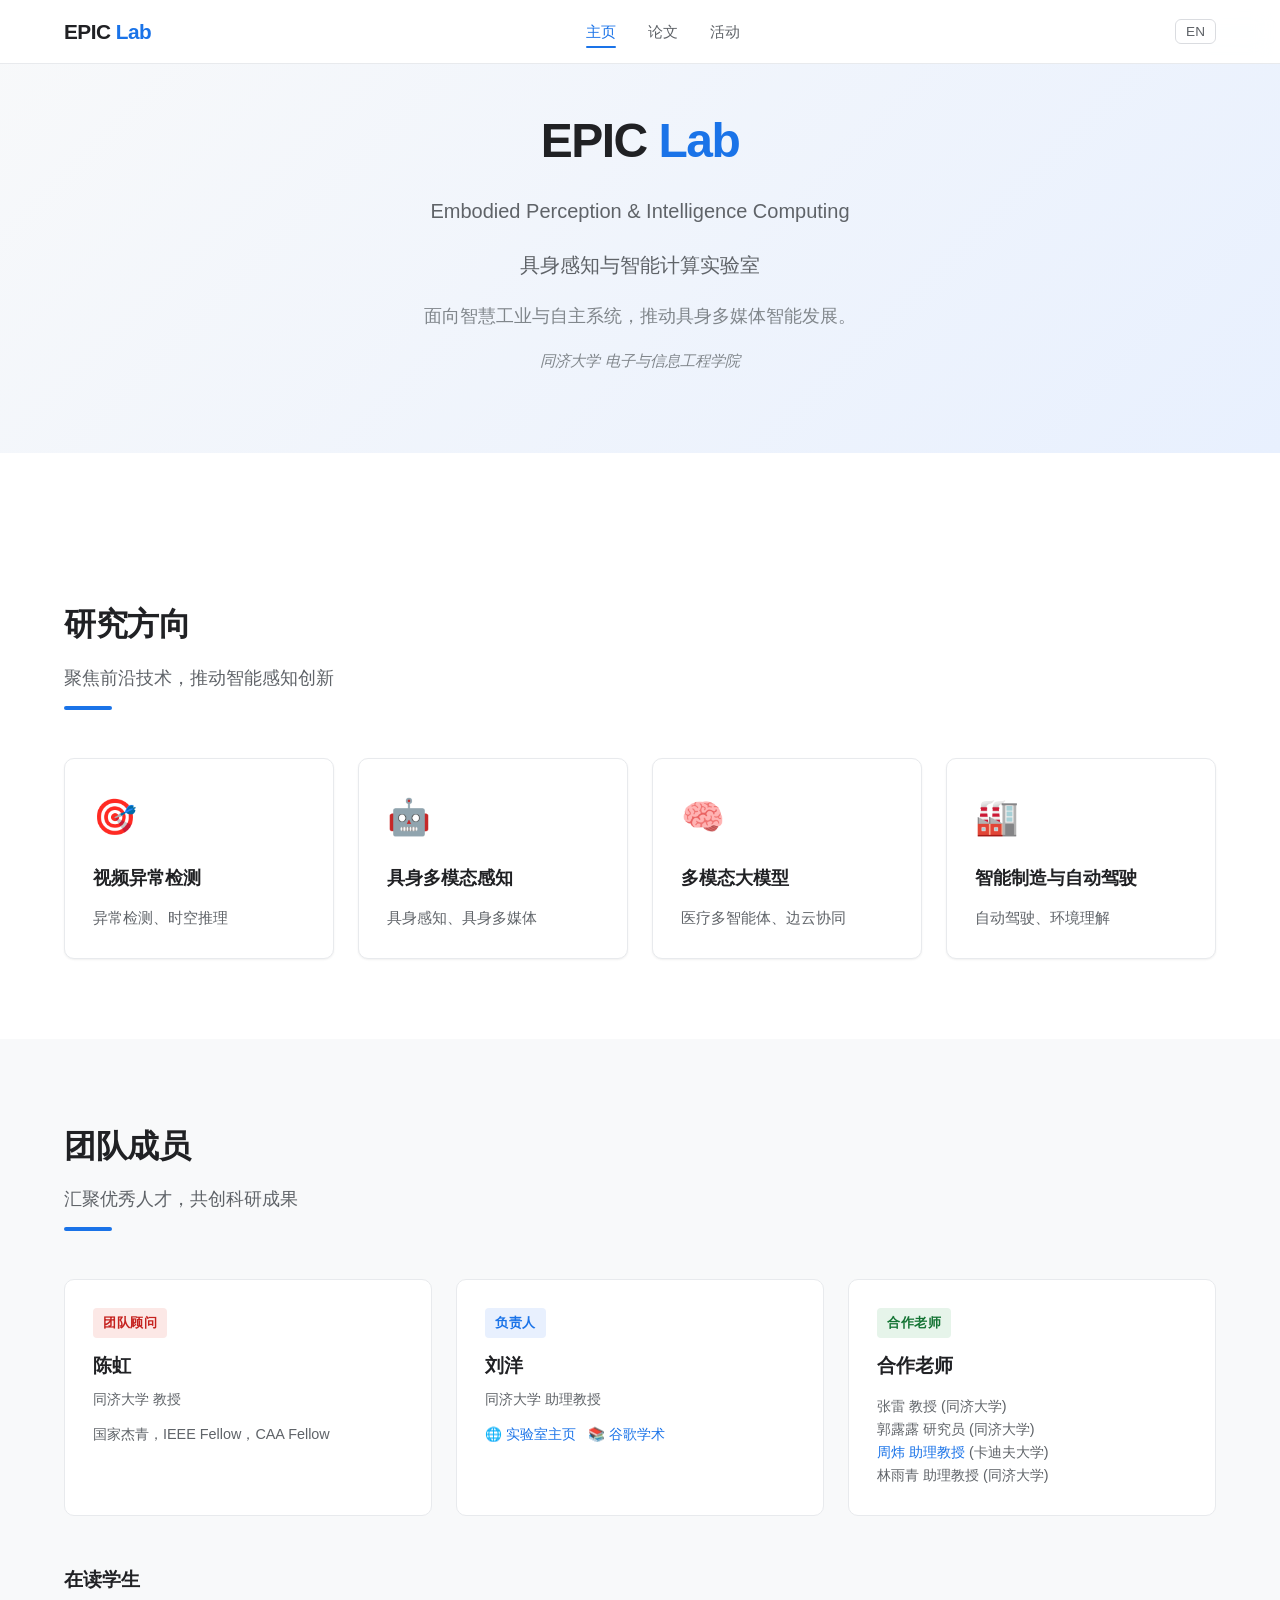
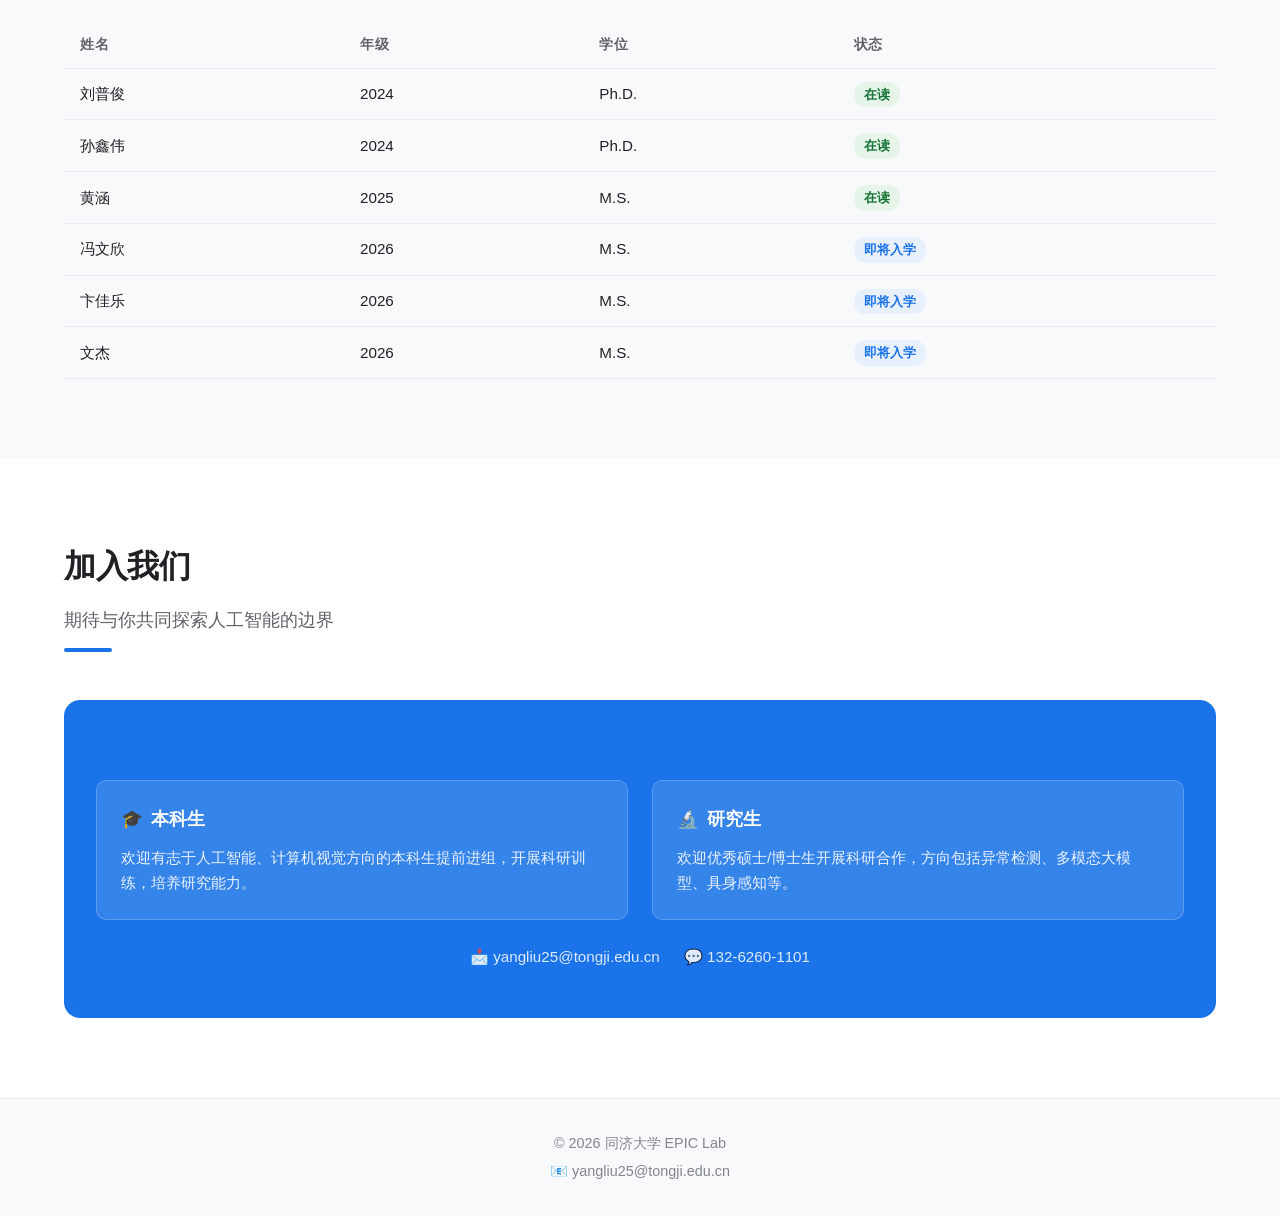
==== commit 2dc461b9: "Add Xinwei Sun to student list" ====
--- a/index.html
+++ b/index.html
@@ -255,6 +255,18 @@
                 </tr>
                 <tr>
                   <td>
+                    <span data-lang="zh">孙鑫伟</span>
+                    <span data-lang="en" class="hidden">Xinwei Sun</span>
+                  </td>
+                  <td>2024</td>
+                  <td>Ph.D.</td>
+                  <td>
+                    <span class="status-badge status-active" data-lang="zh">在读</span>
+                    <span class="status-badge status-active hidden" data-lang="en">Active</span>
+                  </td>
+                </tr>
+                <tr>
+                  <td>
                     <span data-lang="zh">黄涵</span>
                     <span data-lang="en" class="hidden">Han Huang</span>
                   </td>
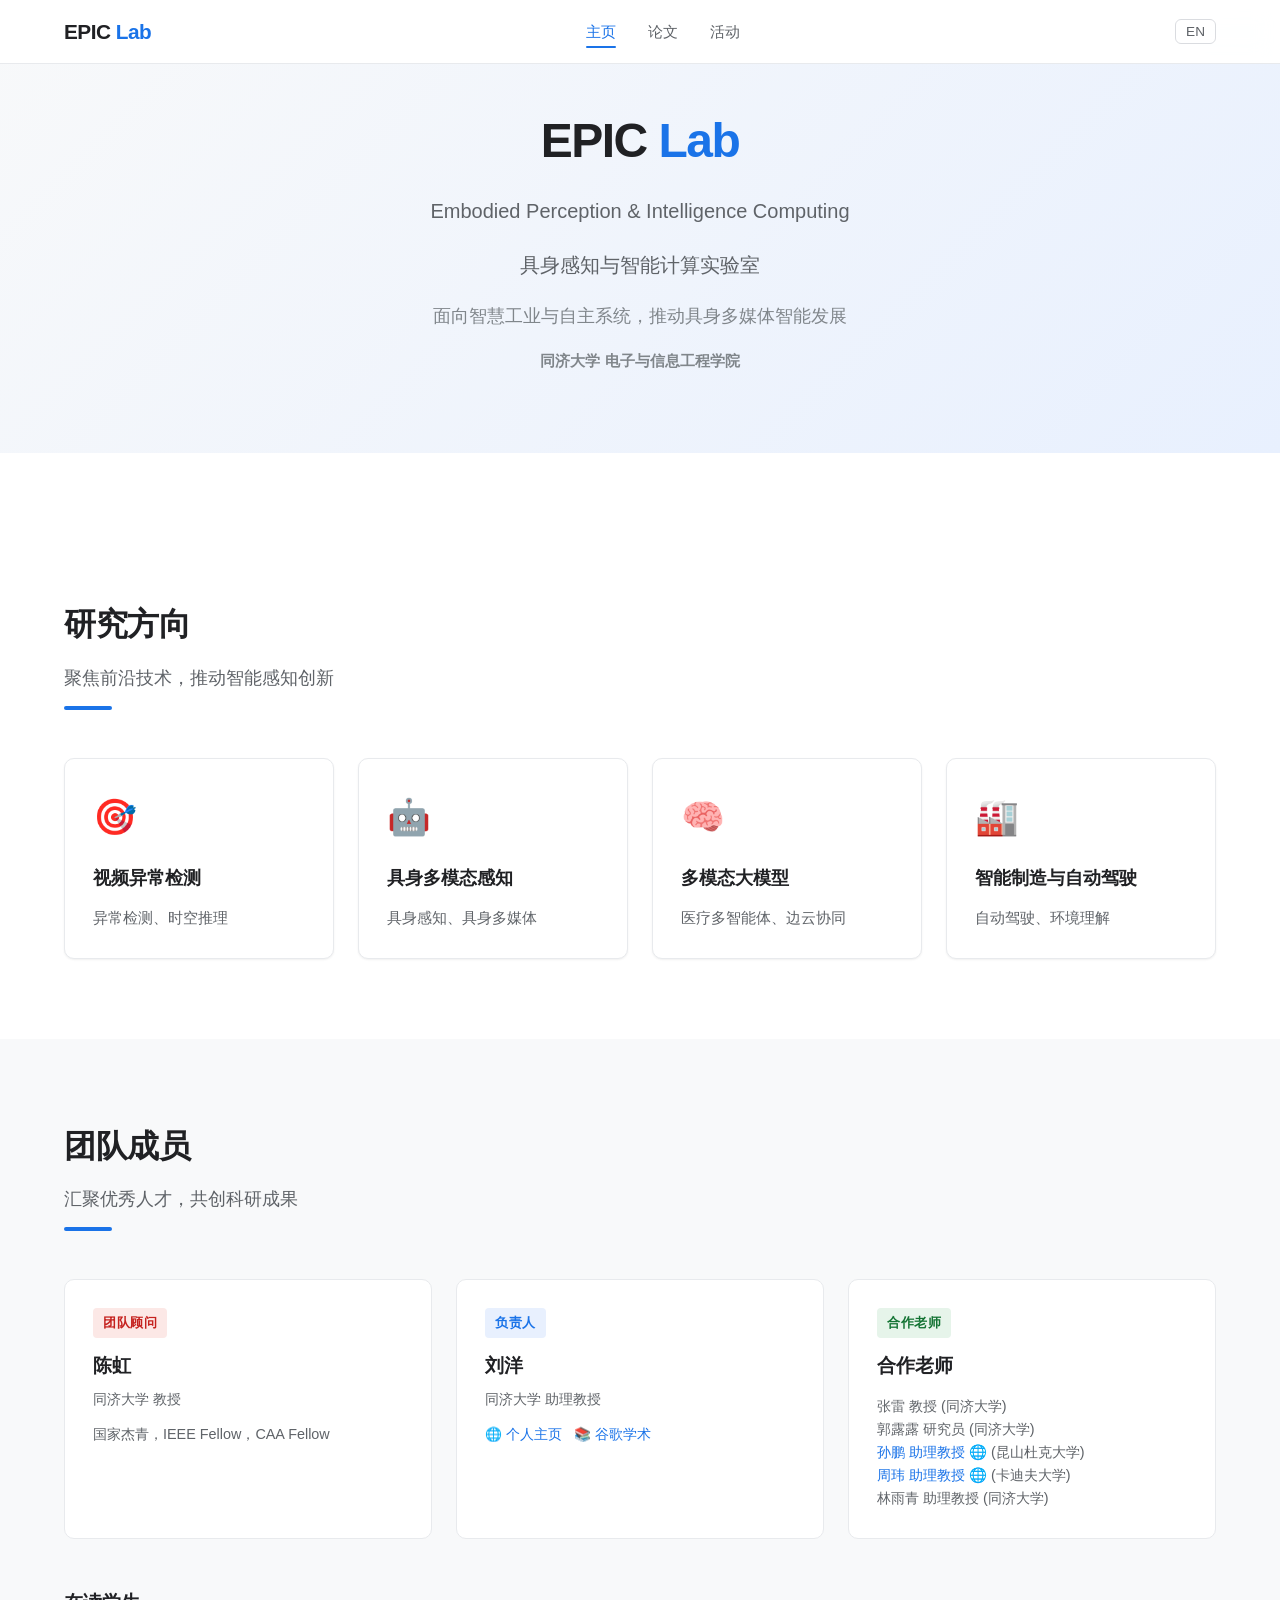
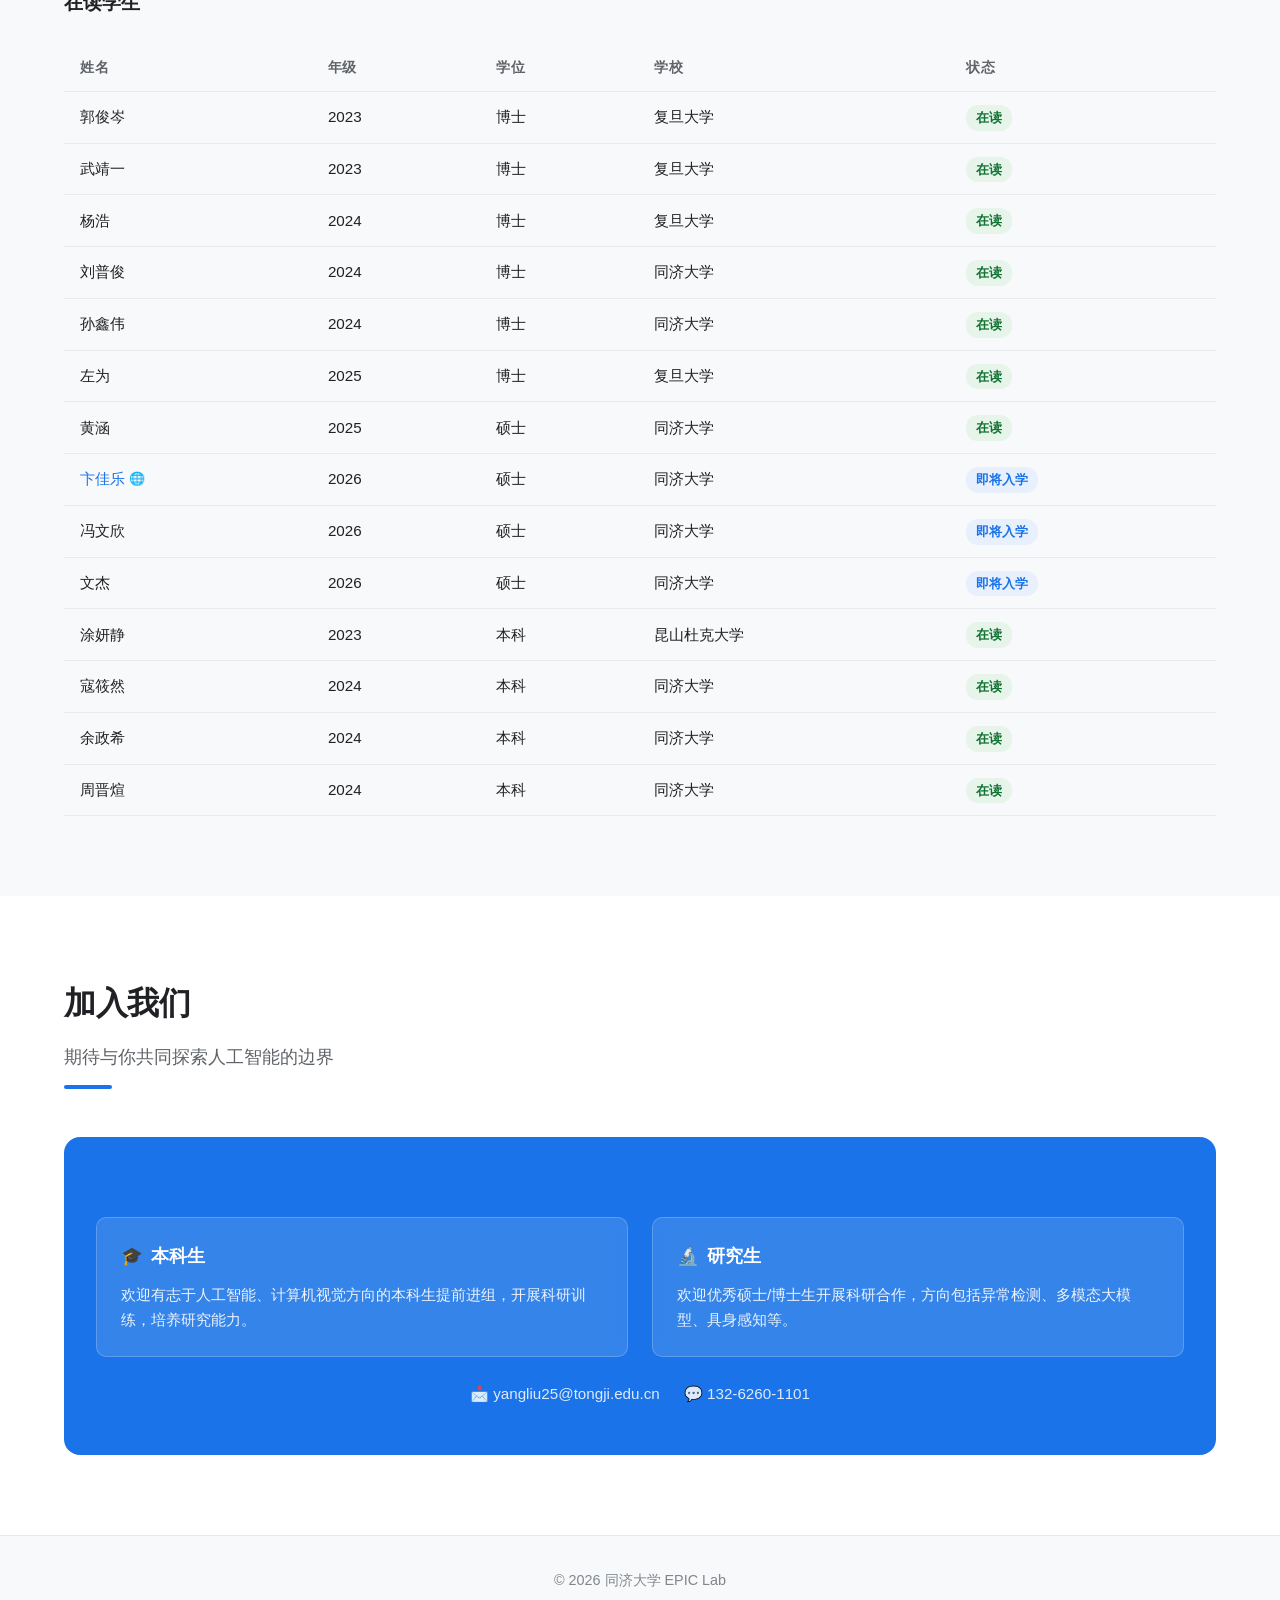
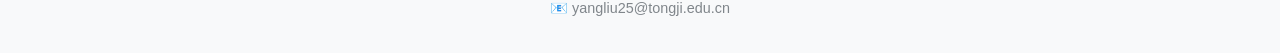
==== commit 9bb1b513: "Update site content and checks" ====
--- a/index.html
+++ b/index.html
@@ -1,12 +1,19 @@
 <!DOCTYPE html>
-<html lang="zh">
+<html lang="zh" class="no-js">
 <head>
   <meta charset="UTF-8">
   <meta name="viewport" content="width=device-width, initial-scale=1.0">
   <title>EPIC Lab | Tongji University</title>
   <meta name="description" content="EPIC Lab - Embodied Perception & Intelligence Computing, College of Electronics and Information Engineering, Tongji University">
+  <link rel="canonical" href="https://tongji-epic.github.io/">
+  <link rel="icon" href="favicon.svg" type="image/svg+xml">
+  <meta property="og:type" content="website">
+  <meta property="og:site_name" content="EPIC Lab">
+  <meta property="og:title" content="EPIC Lab | Tongji University">
+  <meta property="og:description" content="Embodied Perception & Intelligence Computing at Tongji University">
+  <meta property="og:url" content="https://tongji-epic.github.io/">
+  <meta name="twitter:card" content="summary">
   <link rel="stylesheet" href="css/style.css">
-  <link rel="preconnect" href="https://fonts.googleapis.com">
 </head>
 <body>
 
@@ -32,10 +39,10 @@
           <span data-lang="en" class="hidden">Activities</span>
         </a>
       </div>
-      <div style="display:flex;align-items:center;gap:12px;">
-        <button class="lang-switch" id="langSwitch" title="Switch Language">EN</button>
-        <button class="mobile-menu-btn" id="mobileMenuBtn" aria-label="Menu">
-          <svg width="24" height="24" viewBox="0 0 24 24" fill="none" stroke="currentColor" stroke-width="2">
+      <div class="navbar-actions">
+        <button type="button" class="lang-switch" id="langSwitch" title="Switch Language">EN</button>
+        <button type="button" class="mobile-menu-btn" id="mobileMenuBtn" aria-label="Open menu" aria-controls="navbarLinks" aria-expanded="false">
+          <svg width="24" height="24" viewBox="0 0 24 24" fill="none" stroke="currentColor" stroke-width="2" aria-hidden="true">
             <line x1="3" y1="12" x2="21" y2="12"/><line x1="3" y1="6" x2="21" y2="6"/><line x1="3" y1="18" x2="21" y2="18"/>
           </svg>
         </button>
@@ -52,12 +59,14 @@
       <p class="hero-subtitle">Embodied Perception &amp; Intelligence Computing</p>
       <p class="hero-subtitle zh-only" data-lang="zh">具身感知与智能计算实验室</p>
       <p class="hero-description">
-        <span data-lang="zh">面向智慧工业与自主系统，推动具身多媒体智能发展。</span>
-        <span data-lang="en" class="hidden">Advancing embodied multimedia intelligence for smart industry and autonomous systems.</span>
+        <span data-lang="zh">面向智慧工业与自主系统，推动具身多媒体智能发展</span>
+        <span data-lang="en" class="hidden">Advancing embodied multimedia intelligence for smart industry and autonomous systems</span>
       </p>
       <p class="hero-affiliation">
-        <span data-lang="zh">同济大学 电子与信息工程学院</span>
-        <span data-lang="en" class="hidden">College of Electronics and Information Engineering, Tongji University</span>
+        <a class="hero-affiliation-link" href="https://see.tongji.edu.cn/" target="_blank" rel="noopener">
+          <span data-lang="zh">同济大学 电子与信息工程学院</span>
+          <span data-lang="en" class="hidden">College of Electronics and Information Engineering, Tongji University</span>
+        </a>
       </p>
     </div>
   </header>
@@ -130,7 +139,7 @@
     <!-- ==========================================
          Team Section
          ========================================== -->
-    <section id="team" style="background:var(--bg-light);">
+    <section id="team" class="section-band-light">
       <div class="section">
         <div class="section-header">
           <h2 class="section-title">
@@ -181,8 +190,8 @@
             </p>
             <div class="team-links">
               <a class="team-link" href="https://yangliu.site/" target="_blank" rel="noopener">
-                <span data-lang="zh">🌐 实验室主页</span>
-                <span data-lang="en" class="hidden">🌐 Homepage</span>
+                <span data-lang="zh">🌐 个人主页</span>
+                <span data-lang="en" class="hidden">🌐 Personal Homepage</span>
               </a>
               <a class="team-link" href="https://scholar.google.com/citations?user=kA7yH9QAAAAJ" target="_blank" rel="noopener">
                 <span data-lang="zh">📚 谷歌学术</span>
@@ -197,7 +206,7 @@
               <span data-lang="zh">合作老师</span>
               <span data-lang="en" class="hidden">Collaborators</span>
             </span>
-            <h3 class="team-name" style="margin-bottom:12px;">
+            <h3 class="team-name team-name-spaced">
               <span data-lang="zh">合作老师</span>
               <span data-lang="en" class="hidden">Collaborators</span>
             </h3>
@@ -205,13 +214,15 @@
               <span data-lang="zh">
                 张雷 教授 (同济大学)<br>
                 郭露露 研究员 (同济大学)<br>
-                <a href="https://weizhou-geek.github.io/" target="_blank" rel="noopener">周炜 助理教授</a> (卡迪夫大学)<br>
+                <a href="https://faculty.dukekunshan.edu.cn/faculty_profiles/peng-sun" target="_blank" rel="noopener">孙鹏 助理教授 🌐</a> (昆山杜克大学)<br>
+                <a href="https://weizhou-geek.github.io/" target="_blank" rel="noopener">周玮 助理教授 🌐</a> (卡迪夫大学)<br>
                 林雨青 助理教授 (同济大学)
               </span>
               <span data-lang="en" class="hidden">
                 Prof. Lei Zhang (Tongji University)<br>
                 Prof. Lulu Guo (Tongji University)<br>
-                <a href="https://weizhou-geek.github.io/" target="_blank" rel="noopener">Prof. Wei Zhou</a> (Cardiff University)<br>
+                <a href="https://faculty.dukekunshan.edu.cn/faculty_profiles/peng-sun" target="_blank" rel="noopener">Prof. Peng Sun 🌐</a> (Duke Kunshan University)<br>
+                <a href="https://weizhou-geek.github.io/" target="_blank" rel="noopener">Prof. Wei Zhou 🌐</a> (Cardiff University)<br>
                 Prof. Yuqing Lin (Tongji University)
               </span>
             </p>
@@ -219,8 +230,8 @@
         </div>
 
         <!-- Students Table -->
-        <div style="margin-top:48px;">
-          <h3 style="font-size:1.2rem;font-weight:700;margin-bottom:16px;">
+        <div class="students-section">
+          <h3 class="students-heading">
             <span data-lang="zh">在读学生</span>
             <span data-lang="en" class="hidden">Students</span>
           </h3>
@@ -228,89 +239,287 @@
             <table class="students-table">
               <thead>
                 <tr data-lang="zh">
-                  <th>姓名</th>
-                  <th>年级</th>
-                  <th>学位</th>
-                  <th>状态</th>
+                  <th scope="col">姓名</th>
+                  <th scope="col">年级</th>
+                  <th scope="col">学位</th>
+                  <th scope="col">学校</th>
+                  <th scope="col">状态</th>
                 </tr>
                 <tr data-lang="en" class="hidden">
-                  <th>Name</th>
-                  <th>Year</th>
-                  <th>Degree</th>
-                  <th>Status</th>
+                  <th scope="col">Name</th>
+                  <th scope="col">Year</th>
+                  <th scope="col">Degree</th>
+                  <th scope="col">School</th>
+                  <th scope="col">Status</th>
                 </tr>
               </thead>
               <tbody>
                 <tr>
-                  <td>
+                  <td data-label-zh="姓名" data-label-en="Name">
+                    <span data-lang="zh">郭俊岑</span>
+                    <span data-lang="en" class="hidden">Juncen Guo</span>
+                  </td>
+                  <td data-label-zh="年级" data-label-en="Year">2023</td>
+                  <td data-label-zh="学位" data-label-en="Degree">
+                    <span data-lang="zh">博士</span>
+                    <span data-lang="en" class="hidden">Ph.D.</span>
+                  </td>
+                  <td data-label-zh="学校" data-label-en="School">
+                    <span data-lang="zh">复旦大学</span>
+                    <span data-lang="en" class="hidden">Fudan University</span>
+                  </td>
+                  <td data-label-zh="状态" data-label-en="Status">
+                    <span class="status-badge status-active" data-lang="zh">在读</span>
+                    <span class="status-badge status-active hidden" data-lang="en">Active</span>
+                  </td>
+                </tr>
+                <tr>
+                  <td data-label-zh="姓名" data-label-en="Name">
+                    <span data-lang="zh">武靖一</span>
+                    <span data-lang="en" class="hidden">Jingyi Wu</span>
+                  </td>
+                  <td data-label-zh="年级" data-label-en="Year">2023</td>
+                  <td data-label-zh="学位" data-label-en="Degree">
+                    <span data-lang="zh">博士</span>
+                    <span data-lang="en" class="hidden">Ph.D.</span>
+                  </td>
+                  <td data-label-zh="学校" data-label-en="School">
+                    <span data-lang="zh">复旦大学</span>
+                    <span data-lang="en" class="hidden">Fudan University</span>
+                  </td>
+                  <td data-label-zh="状态" data-label-en="Status">
+                    <span class="status-badge status-active" data-lang="zh">在读</span>
+                    <span class="status-badge status-active hidden" data-lang="en">Active</span>
+                  </td>
+                </tr>
+                <tr>
+                  <td data-label-zh="姓名" data-label-en="Name">
+                    <span data-lang="zh">杨浩</span>
+                    <span data-lang="en" class="hidden">Hao Yang</span>
+                  </td>
+                  <td data-label-zh="年级" data-label-en="Year">2024</td>
+                  <td data-label-zh="学位" data-label-en="Degree">
+                    <span data-lang="zh">博士</span>
+                    <span data-lang="en" class="hidden">Ph.D.</span>
+                  </td>
+                  <td data-label-zh="学校" data-label-en="School">
+                    <span data-lang="zh">复旦大学</span>
+                    <span data-lang="en" class="hidden">Fudan University</span>
+                  </td>
+                  <td data-label-zh="状态" data-label-en="Status">
+                    <span class="status-badge status-active" data-lang="zh">在读</span>
+                    <span class="status-badge status-active hidden" data-lang="en">Active</span>
+                  </td>
+                </tr>
+                <tr>
+                  <td data-label-zh="姓名" data-label-en="Name">
                     <span data-lang="zh">刘普俊</span>
                     <span data-lang="en" class="hidden">Pujun Liu</span>
                   </td>
-                  <td>2024</td>
-                  <td>Ph.D.</td>
-                  <td>
-                    <span class="status-badge status-active" data-lang="zh">在读</span>
-                    <span class="status-badge status-active hidden" data-lang="en">Active</span>
-                  </td>
-                </tr>
-                <tr>
-                  <td>
+                  <td data-label-zh="年级" data-label-en="Year">2024</td>
+                  <td data-label-zh="学位" data-label-en="Degree">
+                    <span data-lang="zh">博士</span>
+                    <span data-lang="en" class="hidden">Ph.D.</span>
+                  </td>
+                  <td data-label-zh="学校" data-label-en="School">
+                    <span data-lang="zh">同济大学</span>
+                    <span data-lang="en" class="hidden">Tongji University</span>
+                  </td>
+                  <td data-label-zh="状态" data-label-en="Status">
+                    <span class="status-badge status-active" data-lang="zh">在读</span>
+                    <span class="status-badge status-active hidden" data-lang="en">Active</span>
+                  </td>
+                </tr>
+                <tr>
+                  <td data-label-zh="姓名" data-label-en="Name">
                     <span data-lang="zh">孙鑫伟</span>
                     <span data-lang="en" class="hidden">Xinwei Sun</span>
                   </td>
-                  <td>2024</td>
-                  <td>Ph.D.</td>
-                  <td>
-                    <span class="status-badge status-active" data-lang="zh">在读</span>
-                    <span class="status-badge status-active hidden" data-lang="en">Active</span>
-                  </td>
-                </tr>
-                <tr>
-                  <td>
+                  <td data-label-zh="年级" data-label-en="Year">2024</td>
+                  <td data-label-zh="学位" data-label-en="Degree">
+                    <span data-lang="zh">博士</span>
+                    <span data-lang="en" class="hidden">Ph.D.</span>
+                  </td>
+                  <td data-label-zh="学校" data-label-en="School">
+                    <span data-lang="zh">同济大学</span>
+                    <span data-lang="en" class="hidden">Tongji University</span>
+                  </td>
+                  <td data-label-zh="状态" data-label-en="Status">
+                    <span class="status-badge status-active" data-lang="zh">在读</span>
+                    <span class="status-badge status-active hidden" data-lang="en">Active</span>
+                  </td>
+                </tr>
+                <tr>
+                  <td data-label-zh="姓名" data-label-en="Name">
+                    <span data-lang="zh">左为</span>
+                    <span data-lang="en" class="hidden">Wei Zuo</span>
+                  </td>
+                  <td data-label-zh="年级" data-label-en="Year">2025</td>
+                  <td data-label-zh="学位" data-label-en="Degree">
+                    <span data-lang="zh">博士</span>
+                    <span data-lang="en" class="hidden">Ph.D.</span>
+                  </td>
+                  <td data-label-zh="学校" data-label-en="School">
+                    <span data-lang="zh">复旦大学</span>
+                    <span data-lang="en" class="hidden">Fudan University</span>
+                  </td>
+                  <td data-label-zh="状态" data-label-en="Status">
+                    <span class="status-badge status-active" data-lang="zh">在读</span>
+                    <span class="status-badge status-active hidden" data-lang="en">Active</span>
+                  </td>
+                </tr>
+                <tr>
+                  <td data-label-zh="姓名" data-label-en="Name">
                     <span data-lang="zh">黄涵</span>
                     <span data-lang="en" class="hidden">Han Huang</span>
                   </td>
-                  <td>2025</td>
-                  <td>M.S.</td>
-                  <td>
-                    <span class="status-badge status-active" data-lang="zh">在读</span>
-                    <span class="status-badge status-active hidden" data-lang="en">Active</span>
-                  </td>
-                </tr>
-                <tr>
-                  <td>
+                  <td data-label-zh="年级" data-label-en="Year">2025</td>
+                  <td data-label-zh="学位" data-label-en="Degree">
+                    <span data-lang="zh">硕士</span>
+                    <span data-lang="en" class="hidden">M.S.</span>
+                  </td>
+                  <td data-label-zh="学校" data-label-en="School">
+                    <span data-lang="zh">同济大学</span>
+                    <span data-lang="en" class="hidden">Tongji University</span>
+                  </td>
+                  <td data-label-zh="状态" data-label-en="Status">
+                    <span class="status-badge status-active" data-lang="zh">在读</span>
+                    <span class="status-badge status-active hidden" data-lang="en">Active</span>
+                  </td>
+                </tr>
+                <tr>
+                  <td data-label-zh="姓名" data-label-en="Name">
+                    <a class="student-name-link" href="https://jiale-bian.github.io/" target="_blank" rel="noopener">
+                      <span data-lang="zh">卞佳乐</span>
+                      <span data-lang="en" class="hidden">Jiale Bian</span>
+                    </a>
+                  </td>
+                  <td data-label-zh="年级" data-label-en="Year">2026</td>
+                  <td data-label-zh="学位" data-label-en="Degree">
+                    <span data-lang="zh">硕士</span>
+                    <span data-lang="en" class="hidden">M.S.</span>
+                  </td>
+                  <td data-label-zh="学校" data-label-en="School">
+                    <span data-lang="zh">同济大学</span>
+                    <span data-lang="en" class="hidden">Tongji University</span>
+                  </td>
+                  <td data-label-zh="状态" data-label-en="Status">
+                    <span class="status-badge status-upcoming" data-lang="zh">即将入学</span>
+                    <span class="status-badge status-upcoming hidden" data-lang="en">Upcoming</span>
+                  </td>
+                </tr>
+                <tr>
+                  <td data-label-zh="姓名" data-label-en="Name">
                     <span data-lang="zh">冯文欣</span>
                     <span data-lang="en" class="hidden">Wenxin Feng</span>
                   </td>
-                  <td>2026</td>
-                  <td>M.S.</td>
-                  <td>
+                  <td data-label-zh="年级" data-label-en="Year">2026</td>
+                  <td data-label-zh="学位" data-label-en="Degree">
+                    <span data-lang="zh">硕士</span>
+                    <span data-lang="en" class="hidden">M.S.</span>
+                  </td>
+                  <td data-label-zh="学校" data-label-en="School">
+                    <span data-lang="zh">同济大学</span>
+                    <span data-lang="en" class="hidden">Tongji University</span>
+                  </td>
+                  <td data-label-zh="状态" data-label-en="Status">
                     <span class="status-badge status-upcoming" data-lang="zh">即将入学</span>
                     <span class="status-badge status-upcoming hidden" data-lang="en">Upcoming</span>
                   </td>
                 </tr>
                 <tr>
-                  <td>
-                    <span data-lang="zh">卞佳乐</span>
-                    <span data-lang="en" class="hidden">Jiale Bian</span>
-                  </td>
-                  <td>2026</td>
-                  <td>M.S.</td>
-                  <td>
+                  <td data-label-zh="姓名" data-label-en="Name">
+                    <span data-lang="zh">文杰</span>
+                    <span data-lang="en" class="hidden">Jie Wen</span>
+                  </td>
+                  <td data-label-zh="年级" data-label-en="Year">2026</td>
+                  <td data-label-zh="学位" data-label-en="Degree">
+                    <span data-lang="zh">硕士</span>
+                    <span data-lang="en" class="hidden">M.S.</span>
+                  </td>
+                  <td data-label-zh="学校" data-label-en="School">
+                    <span data-lang="zh">同济大学</span>
+                    <span data-lang="en" class="hidden">Tongji University</span>
+                  </td>
+                  <td data-label-zh="状态" data-label-en="Status">
                     <span class="status-badge status-upcoming" data-lang="zh">即将入学</span>
                     <span class="status-badge status-upcoming hidden" data-lang="en">Upcoming</span>
                   </td>
                 </tr>
                 <tr>
-                  <td>
-                    <span data-lang="zh">文杰</span>
-                    <span data-lang="en" class="hidden">Jie Wen</span>
-                  </td>
-                  <td>2026</td>
-                  <td>M.S.</td>
-                  <td>
-                    <span class="status-badge status-upcoming" data-lang="zh">即将入学</span>
-                    <span class="status-badge status-upcoming hidden" data-lang="en">Upcoming</span>
+                  <td data-label-zh="姓名" data-label-en="Name">
+                    <span data-lang="zh">涂妍静</span>
+                    <span data-lang="en" class="hidden">Yanjing Tu</span>
+                  </td>
+                  <td data-label-zh="年级" data-label-en="Year">2023</td>
+                  <td data-label-zh="学位" data-label-en="Degree">
+                    <span data-lang="zh">本科</span>
+                    <span data-lang="en" class="hidden">Undergraduate</span>
+                  </td>
+                  <td data-label-zh="学校" data-label-en="School">
+                    <span data-lang="zh">昆山杜克大学</span>
+                    <span data-lang="en" class="hidden">Duke Kunshan University</span>
+                  </td>
+                  <td data-label-zh="状态" data-label-en="Status">
+                    <span class="status-badge status-active" data-lang="zh">在读</span>
+                    <span class="status-badge status-active hidden" data-lang="en">Active</span>
+                  </td>
+                </tr>
+                <tr>
+                  <td data-label-zh="姓名" data-label-en="Name">
+                    <span data-lang="zh">寇筱然</span>
+                    <span data-lang="en" class="hidden">Xiaoran Kou</span>
+                  </td>
+                  <td data-label-zh="年级" data-label-en="Year">2024</td>
+                  <td data-label-zh="学位" data-label-en="Degree">
+                    <span data-lang="zh">本科</span>
+                    <span data-lang="en" class="hidden">Undergraduate</span>
+                  </td>
+                  <td data-label-zh="学校" data-label-en="School">
+                    <span data-lang="zh">同济大学</span>
+                    <span data-lang="en" class="hidden">Tongji University</span>
+                  </td>
+                  <td data-label-zh="状态" data-label-en="Status">
+                    <span class="status-badge status-active" data-lang="zh">在读</span>
+                    <span class="status-badge status-active hidden" data-lang="en">Active</span>
+                  </td>
+                </tr>
+                <tr>
+                  <td data-label-zh="姓名" data-label-en="Name">
+                    <span data-lang="zh">余政希</span>
+                    <span data-lang="en" class="hidden">Zhengxi Yu</span>
+                  </td>
+                  <td data-label-zh="年级" data-label-en="Year">2024</td>
+                  <td data-label-zh="学位" data-label-en="Degree">
+                    <span data-lang="zh">本科</span>
+                    <span data-lang="en" class="hidden">Undergraduate</span>
+                  </td>
+                  <td data-label-zh="学校" data-label-en="School">
+                    <span data-lang="zh">同济大学</span>
+                    <span data-lang="en" class="hidden">Tongji University</span>
+                  </td>
+                  <td data-label-zh="状态" data-label-en="Status">
+                    <span class="status-badge status-active" data-lang="zh">在读</span>
+                    <span class="status-badge status-active hidden" data-lang="en">Active</span>
+                  </td>
+                </tr>
+                <tr>
+                  <td data-label-zh="姓名" data-label-en="Name">
+                    <span data-lang="zh">周晋煊</span>
+                    <span data-lang="en" class="hidden">Jinxuan Zhou</span>
+                  </td>
+                  <td data-label-zh="年级" data-label-en="Year">2024</td>
+                  <td data-label-zh="学位" data-label-en="Degree">
+                    <span data-lang="zh">本科</span>
+                    <span data-lang="en" class="hidden">Undergraduate</span>
+                  </td>
+                  <td data-label-zh="学校" data-label-en="School">
+                    <span data-lang="zh">同济大学</span>
+                    <span data-lang="en" class="hidden">Tongji University</span>
+                  </td>
+                  <td data-label-zh="状态" data-label-en="Status">
+                    <span class="status-badge status-active" data-lang="zh">在读</span>
+                    <span class="status-badge status-active hidden" data-lang="en">Active</span>
                   </td>
                 </tr>
               </tbody>
@@ -375,7 +584,7 @@
       <span data-lang="zh">© 2026 同济大学 EPIC Lab</span>
       <span data-lang="en" class="hidden">© 2026 EPIC Lab, Tongji University</span>
     </p>
-    <p style="margin-top:4px;">📧 yangliu25@tongji.edu.cn</p>
+    <p class="footer-contact">📧 yangliu25@tongji.edu.cn</p>
   </footer>
 
   <script src="js/main.js"></script>
--- a/css/style.css
+++ b/css/style.css
@@ -107,6 +107,12 @@
   gap: 32px;
 }
 
+.navbar-actions {
+  display: flex;
+  align-items: center;
+  gap: 12px;
+}
+
 .nav-link {
   font-size: 0.95rem;
   font-weight: 500;
@@ -181,6 +187,10 @@
   margin: 0 auto;
 }
 
+.section-band-light {
+  background: var(--bg-light);
+}
+
 .section-header {
   margin-bottom: 48px;
 }
@@ -252,6 +262,17 @@
   font-size: 0.95rem;
   color: var(--text-muted);
   font-style: italic;
+}
+
+.hero-affiliation-link {
+  color: inherit;
+  font-style: normal;
+  font-weight: 700;
+}
+
+.hero-affiliation-link:hover {
+  color: var(--primary-blue);
+  text-decoration: underline;
 }
 
 /* ==========================================
@@ -356,6 +377,10 @@
   margin-bottom: 4px;
 }
 
+.team-name-spaced {
+  margin-bottom: 12px;
+}
+
 .team-affiliation {
   font-size: 0.9rem;
   color: var(--text-secondary);
@@ -389,6 +414,16 @@
 }
 
 /* Students Table */
+.students-section {
+  margin-top: 48px;
+}
+
+.students-heading {
+  font-size: 1.2rem;
+  font-weight: 700;
+  margin-bottom: 16px;
+}
+
 .students-table-wrapper {
   overflow-x: auto;
   margin-top: 24px;
@@ -418,6 +453,26 @@
 
 .students-table tbody tr:hover {
   background: var(--bg-light);
+}
+
+.student-name-link {
+  display: inline-flex;
+  align-items: center;
+  gap: 4px;
+  color: var(--primary-blue);
+  text-decoration: none;
+}
+
+.student-name-link::after {
+  content: "🌐";
+  font-size: 0.85em;
+  line-height: 1;
+}
+
+.student-name-link:hover,
+.student-name-link:focus-visible {
+  color: var(--primary-blue-dark);
+  text-decoration: underline;
 }
 
 .status-badge {
@@ -525,6 +580,53 @@
   color: var(--text-secondary);
 }
 
+.footer-contact {
+  margin-top: 4px;
+}
+
+.error-page {
+  text-align: center;
+}
+
+.error-code {
+  font-size: 5rem;
+  font-weight: 800;
+  color: var(--primary-blue);
+  line-height: 1;
+  margin-bottom: 20px;
+}
+
+.error-actions {
+  display: flex;
+  justify-content: center;
+  gap: 12px;
+  flex-wrap: wrap;
+  margin-top: 28px;
+}
+
+.error-link {
+  display: inline-flex;
+  align-items: center;
+  justify-content: center;
+  min-height: 42px;
+  padding: 8px 18px;
+  border: 1px solid var(--border-color);
+  border-radius: var(--radius-sm);
+  font-weight: 600;
+}
+
+.error-link.primary {
+  color: white;
+  background: var(--primary-blue);
+  border-color: var(--primary-blue);
+}
+
+.error-link.primary:hover {
+  color: white;
+  background: var(--primary-blue-dark);
+  text-decoration: none;
+}
+
 /* ==========================================
    Publications Page
    ========================================== */
@@ -597,6 +699,14 @@
   margin-bottom: 12px;
 }
 
+.pub-text,
+.activity-detail,
+.activity-role,
+.card-text,
+.team-bio {
+  overflow-wrap: anywhere;
+}
+
 .pub-text .author-bold {
   font-weight: 700;
   color: var(--text-primary);
@@ -675,6 +785,13 @@
   border-color: var(--primary-blue-light);
 }
 
+.activity-item-link,
+.activity-item-link:hover,
+.activity-item-link:focus-visible {
+  color: inherit;
+  text-decoration: none;
+}
+
 .activity-icon {
   font-size: 1.3rem;
   flex-shrink: 0;
@@ -713,11 +830,11 @@
     --nav-height: 56px;
   }
 
-  .navbar-links {
+  .js .navbar-links {
     display: none;
   }
 
-  .navbar-links.mobile-open {
+  .js .navbar-links.mobile-open {
     display: flex;
     flex-direction: column;
     position: absolute;
@@ -732,12 +849,12 @@
     box-shadow: var(--shadow-lg);
   }
 
-  .navbar-links.mobile-open .nav-link {
+  .js .navbar-links.mobile-open .nav-link {
     padding: 12px 0;
     border-bottom: 1px solid var(--border-light);
   }
 
-  .navbar-links.mobile-open .nav-link:last-child {
+  .js .navbar-links.mobile-open .nav-link:last-child {
     border-bottom: none;
   }
 
@@ -745,8 +862,41 @@
     display: block;
   }
 
+  .no-js .navbar {
+    height: auto;
+    min-height: var(--nav-height);
+  }
+
+  .no-js .navbar-container {
+    flex-wrap: wrap;
+    height: auto;
+    min-height: var(--nav-height);
+    padding-top: 8px;
+    padding-bottom: 8px;
+  }
+
+  .no-js .navbar-links {
+    order: 3;
+    width: 100%;
+    justify-content: center;
+    gap: 18px;
+    padding-top: 8px;
+  }
+
+  .no-js .mobile-menu-btn {
+    display: none;
+  }
+
+  .no-js .main-content {
+    padding-top: calc(var(--nav-height) + 44px);
+  }
+
   .hero {
     padding: 80px 20px 60px;
+  }
+
+  .no-js .hero {
+    padding-top: 128px;
   }
 
   .hero-title {
@@ -787,8 +937,66 @@
   }
 
   .students-table-wrapper {
-    margin: 0 -20px;
-    padding: 0 20px;
+    margin: 0;
+    padding: 0;
+    overflow-x: visible;
+  }
+
+  .students-table,
+  .students-table tbody,
+  .students-table tr,
+  .students-table td {
+    display: block;
+    width: 100%;
+  }
+
+  .students-table {
+    border-collapse: separate;
+  }
+
+  .students-table thead {
+    display: none;
+  }
+
+  .students-table tbody {
+    display: grid;
+    gap: 12px;
+  }
+
+  .students-table tr {
+    border: 1px solid var(--border-light);
+    border-radius: var(--radius-md);
+    background: var(--bg-card);
+    padding: 8px 14px;
+  }
+
+  .students-table tbody tr:hover {
+    background: var(--bg-card);
+  }
+
+  .students-table td {
+    display: flex;
+    align-items: center;
+    justify-content: space-between;
+    gap: 16px;
+    padding: 10px 0;
+    text-align: right;
+  }
+
+  .students-table td:not(:last-child) {
+    border-bottom: 1px solid var(--border-light);
+  }
+
+  .students-table td::before {
+    content: attr(data-label-zh);
+    flex: 0 0 auto;
+    font-weight: 600;
+    color: var(--text-secondary);
+    text-align: left;
+  }
+
+  [lang="en"] .students-table td::before {
+    content: attr(data-label-en);
   }
 }
 
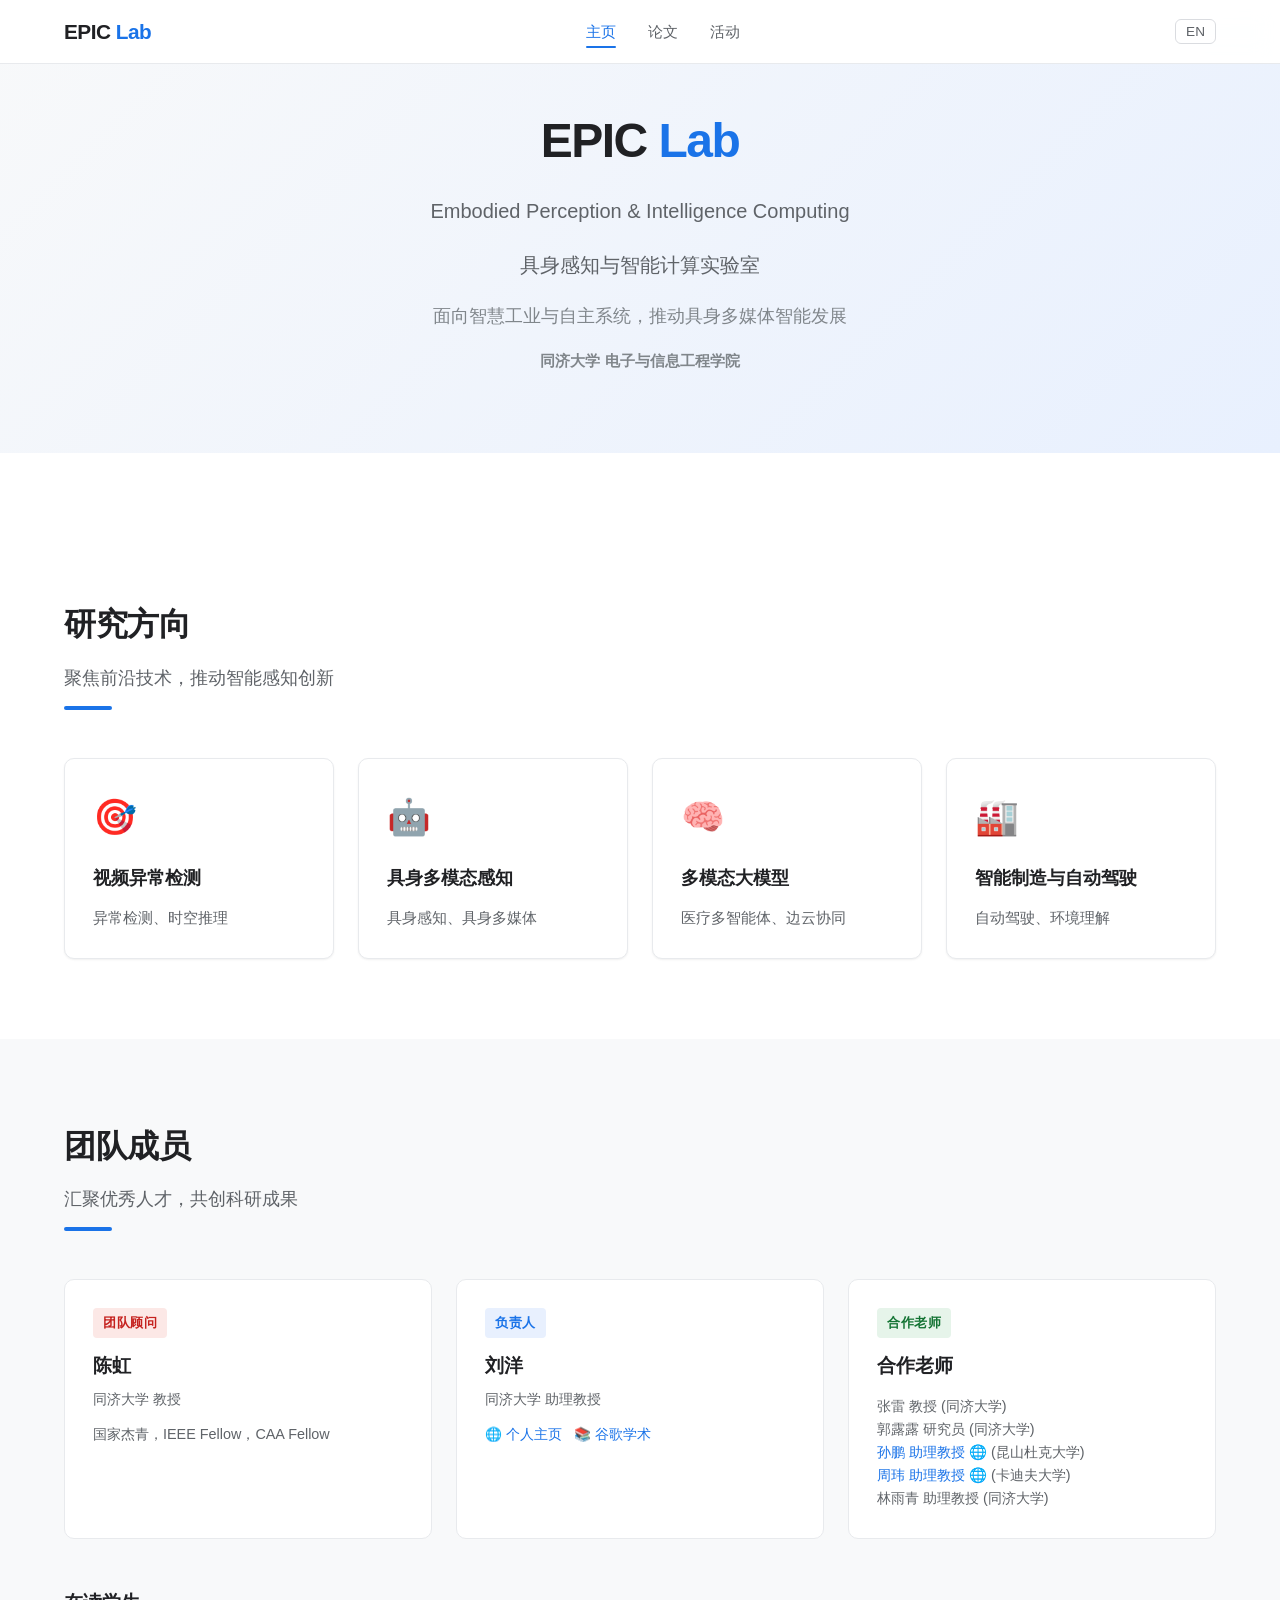
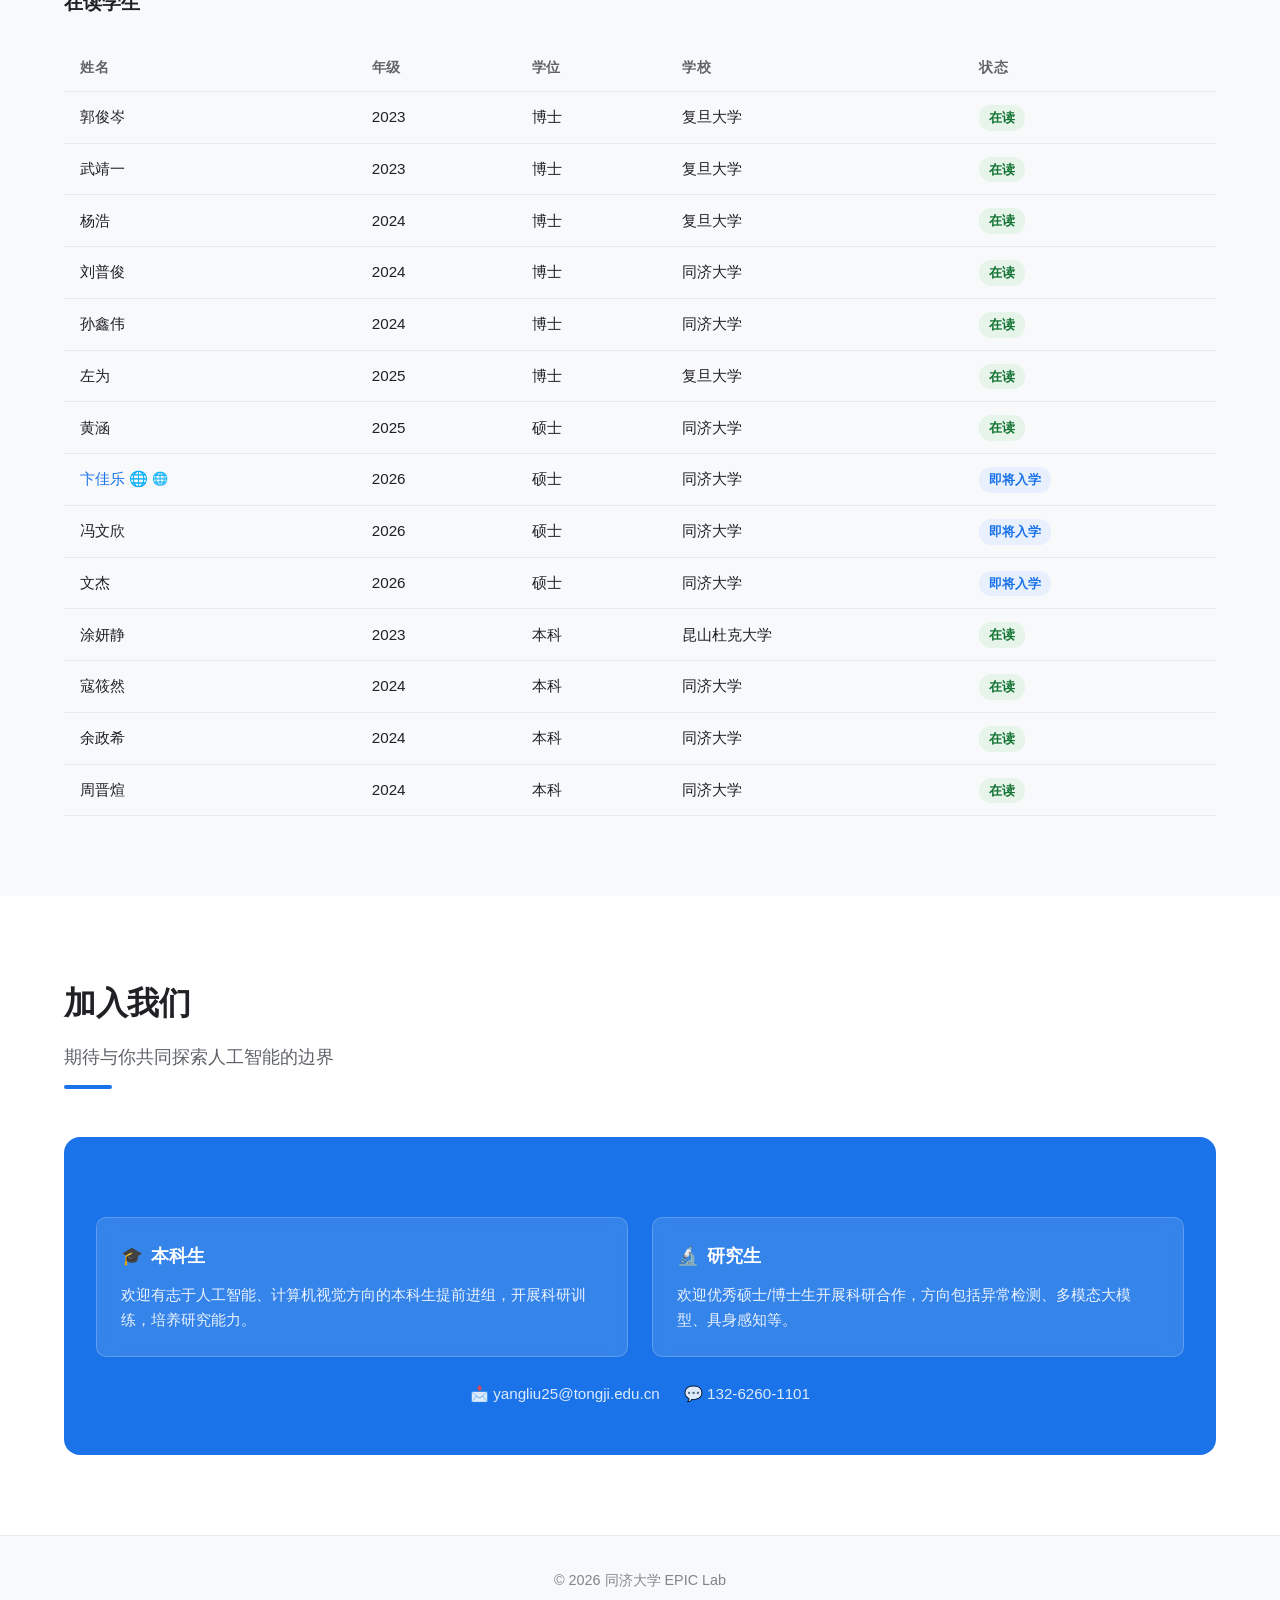
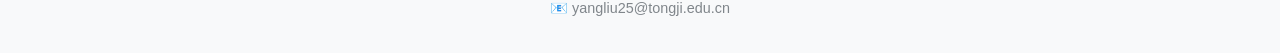
==== commit 5f76ee94: "Cache bust shared stylesheet" ====
--- a/index.html
+++ b/index.html
@@ -13,7 +13,7 @@
   <meta property="og:description" content="Embodied Perception & Intelligence Computing at Tongji University">
   <meta property="og:url" content="https://tongji-epic.github.io/">
   <meta name="twitter:card" content="summary">
-  <link rel="stylesheet" href="css/style.css">
+  <link rel="stylesheet" href="css/style.css?v=20260426-inline-icons">
 </head>
 <body>
 
@@ -392,6 +392,7 @@
                     <a class="student-name-link" href="https://jiale-bian.github.io/" target="_blank" rel="noopener">
                       <span data-lang="zh">卞佳乐</span>
                       <span data-lang="en" class="hidden">Jiale Bian</span>
+                      <span class="link-icon" aria-hidden="true">🌐</span>
                     </a>
                   </td>
                   <td data-label-zh="年级" data-label-en="Year">2026</td>
